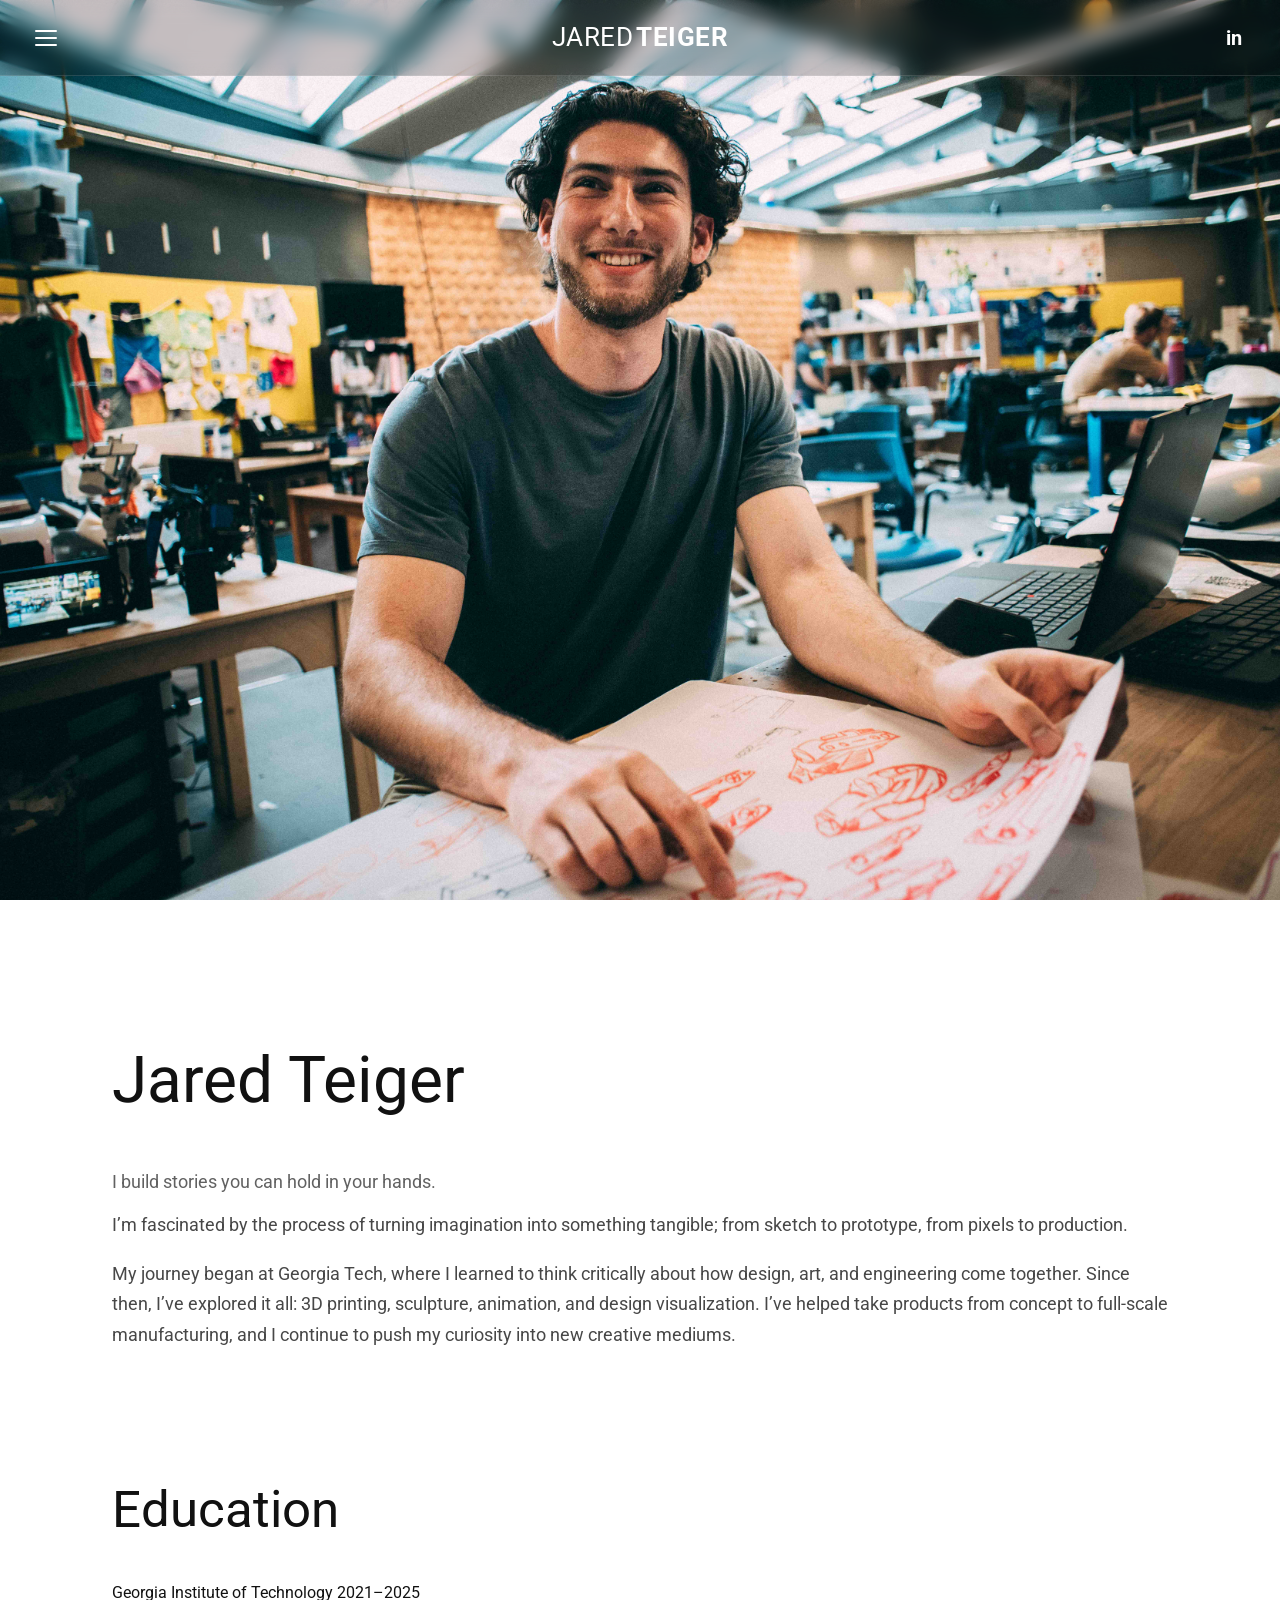
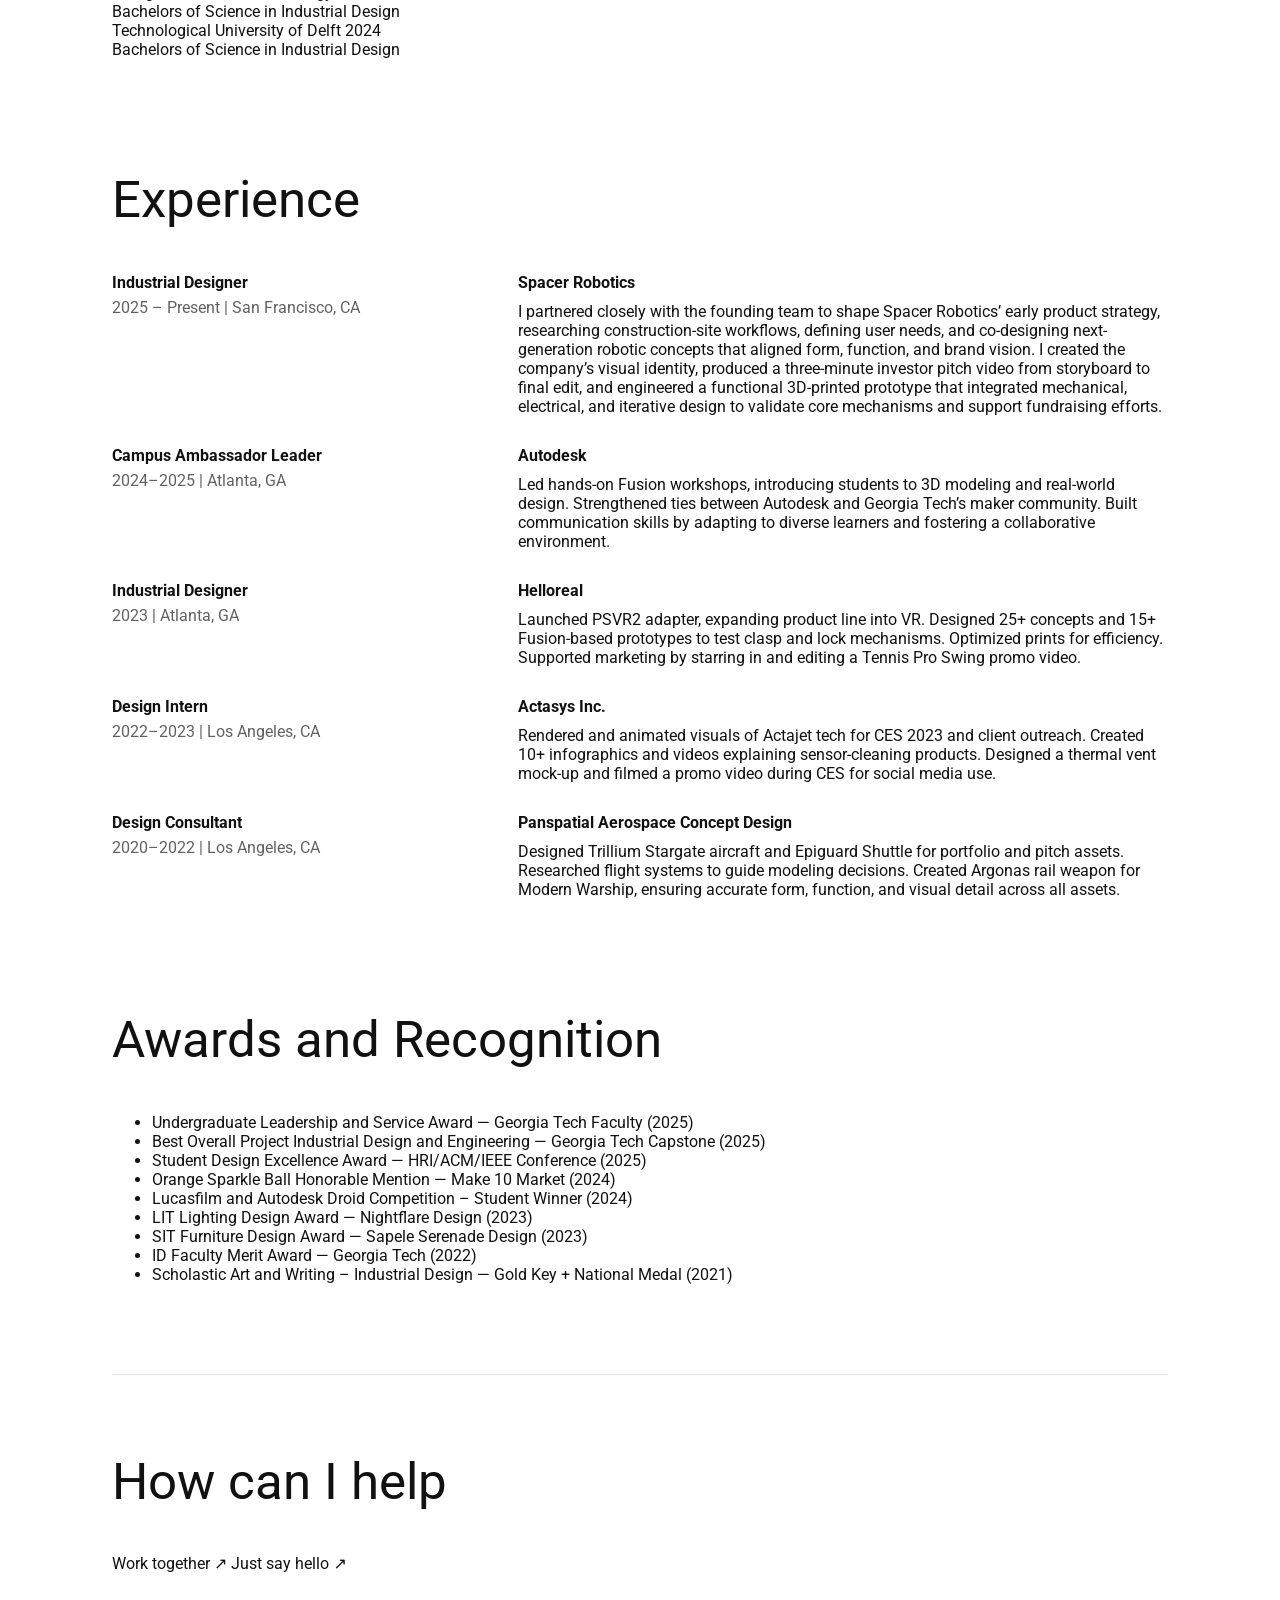
==== about.html @ be193023 "Update about.html" ====
<!-- about.html -->
<!doctype html>
<html lang="en">
<head>
  <meta charset="UTF-8" />
  <meta name="viewport" content="width=device-width,initial-scale=1" />
  <title>About — Jared Teiger</title>

  <!-- Roboto -->
  <link rel="preconnect" href="https://fonts.googleapis.com">
  <link rel="preconnect" href="https://fonts.gstatic.com" crossorigin>
  <link href="https://fonts.googleapis.com/css2?family=Roboto:wght@400;700&display=swap" rel="stylesheet">

  <link rel="stylesheet" href="./styles.css" />
</head>
<body data-page="about">

  <!-- NAV (over hero image) -->
  <header class="nav nav--overlay" id="nav">
    <div class="nav__bar" id="navBar">
      <button class="icon-btn burger" id="menuBtn" aria-label="Open menu" aria-expanded="false" aria-controls="menuOverlay">
        <span class="burger__line"></span>
        <span class="burger__line"></span>
        <span class="burger__line"></span>
      </button>

      <a class="brand" href="./index.html" aria-label="Go to home">
        <span class="brand__first">JARED</span><span class="brand__last">TEIGER</span>
      </a>

      <a class="icon-btn linkedin" href="https://www.linkedin.com/in/jared-teiger/" target="_blank" rel="noopener" aria-label="LinkedIn">
        in
      </a>
    </div>
  </header>

  <!-- HERO: full viewport height -->
  <section class="page-hero" style="background-image:url('./assets/about.jpg')">
    <div class="page-hero__scrim" aria-hidden="true"></div>
  </section>

  <main class="page">
    <!-- SECTION 1 -->
    <section class="section section--intro">
      <h1 class="h1">Jared Teiger</h1>
      <p class="lead">I build stories you can hold in your hands.</p>
      <p class="body">
        I’m fascinated by the process of turning imagination into something tangible; from sketch to prototype, from pixels to production.
      </p>
      <p class="body">
        My journey began at Georgia Tech, where I learned to think critically about how design, art, and engineering come together. Since then, I’ve explored it all: 3D printing, sculpture, animation, and design visualization. I’ve helped take products from concept to full-scale manufacturing, and I continue to push my curiosity into new creative mediums.
      </p>
    </section>

    <!-- SECTION 2 -->
    <section class="section">
      <h2 class="h2">Education</h2>
      <div class="edu">
        <div class="edu__item">
          <div class="edu__school">Georgia Institute of Technology <span class="muted">2021–2025</span></div>
          <div class="edu__degree">Bachelors of Science in Industrial Design</div>
        </div>
        <div class="edu__item">
          <div class="edu__school">Technological University of Delft <span class="muted">2024</span></div>
          <div class="edu__degree">Bachelors of Science in Industrial Design</div>
        </div>
      </div>
    </section>

    <!-- SECTION 3 -->
    <section class="section">
      <h2 class="h2">Experience</h2>

      <!-- Each row aligns role ↔ company -->
      <div class="xp">
        <div class="xp__row">
          <div class="xp__left">
            <div class="xp__role">Industrial Designer</div>
            <div class="xp__meta">2025 – Present | San Francisco, CA</div>
          </div>
          <div class="xp__right">
            <div class="xp__company">Spacer Robotics</div>
            <div class="xp__desc">
              I partnered closely with the founding team to shape Spacer Robotics’ early product strategy, researching construction-site workflows, defining user needs, and co-designing next-generation robotic concepts that aligned form, function, and brand vision. I created the company’s visual identity, produced a three-minute investor pitch video from storyboard to final edit, and engineered a functional 3D-printed prototype that integrated mechanical, electrical, and iterative design to validate core mechanisms and support fundraising efforts.
            </div>
          </div>
        </div>

        <div class="xp__row">
          <div class="xp__left">
            <div class="xp__role">Campus Ambassador Leader</div>
            <div class="xp__meta">2024–2025 | Atlanta, GA</div>
          </div>
          <div class="xp__right">
            <div class="xp__company">Autodesk</div>
            <div class="xp__desc">
              Led hands-on Fusion workshops, introducing students to 3D modeling and real-world design. Strengthened ties between Autodesk and Georgia Tech’s maker community. Built communication skills by adapting to diverse learners and fostering a collaborative environment.
            </div>
          </div>
        </div>

        <div class="xp__row">
          <div class="xp__left">
            <div class="xp__role">Industrial Designer</div>
            <div class="xp__meta">2023 | Atlanta, GA</div>
          </div>
          <div class="xp__right">
            <div class="xp__company">Helloreal</div>
            <div class="xp__desc">
              Launched PSVR2 adapter, expanding product line into VR. Designed 25+ concepts and 15+ Fusion-based prototypes to test clasp and lock mechanisms. Optimized prints for efficiency. Supported marketing by starring in and editing a Tennis Pro Swing promo video.
            </div>
          </div>
        </div>

        <div class="xp__row">
          <div class="xp__left">
            <div class="xp__role">Design Intern</div>
            <div class="xp__meta">2022–2023 | Los Angeles, CA</div>
          </div>
          <div class="xp__right">
            <div class="xp__company">Actasys Inc.</div>
            <div class="xp__desc">
              Rendered and animated visuals of Actajet tech for CES 2023 and client outreach. Created 10+ infographics and videos explaining sensor-cleaning products. Designed a thermal vent mock-up and filmed a promo video during CES for social media use.
            </div>
          </div>
        </div>

        <div class="xp__row">
          <div class="xp__left">
            <div class="xp__role">Design Consultant</div>
            <div class="xp__meta">2020–2022 | Los Angeles, CA</div>
          </div>
          <div class="xp__right">
            <div class="xp__company">Panspatial Aerospace Concept Design</div>
            <div class="xp__desc">
              Designed Trillium Stargate aircraft and Epiguard Shuttle for portfolio and pitch assets. Researched flight systems to guide modeling decisions. Created Argonas rail weapon for Modern Warship, ensuring accurate form, function, and visual detail across all assets.
            </div>
          </div>
        </div>
      </div>
    </section>

    <!-- SECTION 4 -->
    <section class="section">
      <h2 class="h2">Awards and Recognition</h2>
      <ul class="list">
        <li><span class="strong">Undergraduate Leadership and Service Award</span> — Georgia Tech Faculty (2025)</li>
        <li><span class="strong">Best Overall Project Industrial Design and Engineering</span> — Georgia Tech Capstone (2025)</li>
        <li><span class="strong">Student Design Excellence Award</span> — HRI/ACM/IEEE Conference (2025)</li>
        <li><span class="strong">Orange Sparkle Ball Honorable Mention</span> — Make 10 Market (2024)</li>
        <li><span class="strong">Lucasfilm and Autodesk Droid Competition – Student Winner</span> (2024)</li>
        <li><span class="strong">LIT Lighting Design Award</span> — Nightflare Design (2023)</li>
        <li><span class="strong">SIT Furniture Design Award</span> — Sapele Serenade Design (2023)</li>
        <li><span class="strong">ID Faculty Merit Award</span> — Georgia Tech (2022)</li>
        <li><span class="strong">Scholastic Art and Writing – Industrial Design</span> — Gold Key + National Medal (2021)</li>
      </ul>
    </section>

    <!-- SECTION 5 -->
    <section class="section section--cta">
      <div class="cta">
        <h2 class="h2">How can I help</h2>
        <div class="cta__links">
          <a class="cta__link" href="./contact.html">Work together <span aria-hidden="true">↗</span></a>
          <a class="cta__link" href="./contact.html">Just say hello <span aria-hidden="true">↗</span></a>
        </div>
      </div>
    </section>
  </main>

  <!-- MENU OVERLAY (same as home) -->
  <section class="menu" id="menuOverlay" aria-hidden="true">
    <div class="menu__inner" role="dialog" aria-modal="true" aria-label="Menu">
      <div class="menu__left">
        <div class="menu__toprow">
          <button class="icon-btn close" id="closeBtn" aria-label="Close menu">
            <span class="close__line"></span>
            <span class="close__line"></span>
          </button>
        </div>

        <nav class="menu__nav" aria-label="Primary">
          <a class="menu__link" href="./about.html" data-preview="./assets/about.jpg">About Me</a>
          <a class="menu__link" href="./what-i-do.html" data-preview="./assets/what-i-do.jpg">What I Do</a>
          <a class="menu__link" href="./contact.html" data-preview="./assets/get-in-touch.jpg">Get in Touch</a>

          <div class="menu__section-title">CASE STUDIES</div>

          <a class="pill" href="./project-star-wars.html" data-preview="./assets/star-wars.jpg">
  Star Wars
</a>

<a class="pill" href="./project-the-covenant.html" data-preview="./assets/the-covenant.jpg">
  The Covenant
</a>

<a class="pill" href="./project-magimates.html" data-preview="./assets/magimates.jpg">
  Magimates
</a>

<a class="pill" href="./project-helloreal.html" data-preview="./assets/helloreal.jpg">
  Helloreal
</a>

<a class="pill" href="./project-nightflare.html" data-preview="./assets/nightflare.jpg">
  Nightflare
</a>

<a class="pill" href="./project-sapele-serenade.html" data-preview="./assets/sapele-serenade.jpg">
  Sapele Serenade
</a>

<a class="pill" href="./project-social-queue.html" data-preview="./assets/social-queue.jpg">
  Social Queue
</a>

        </nav>
      </div>

      <div class="menu__right">
        <div class="preview" id="menuPreview" role="img" aria-label="Project preview"></div>
      </div>
    </div>

    <button class="menu__backdrop" id="backdropBtn" aria-label="Close menu (backdrop)"></button>
  </section>

  <script src="./script.js" defer></script>
</body>
</html>
---- styles.css ----
/* styles.css */
:root{
  --nav-h: 76px;

  --text: #111;
  --white: #fff;

  --radius: 26px;
  --shadow: 0 22px 60px rgba(0,0,0,.18);
}

*{ box-sizing:border-box; }
html,body{ height:100%; }

body{
  margin:0;
  font-family: "Roboto", system-ui, -apple-system, Segoe UI, Arial, sans-serif;
  color: var(--text);
  background:#fff;
}

a{ color:inherit; text-decoration:none; }
button{ font-family:inherit; }

/* kept for backwards compatibility (not required by the new method) */
.no-scroll{ overflow:hidden; }

/* ================= NAV ================= */
.nav{
  position:fixed;
  top:0; left:0; right:0;
  z-index:120;
}

.nav__bar{
  height: var(--nav-h);
  display:flex;
  align-items:center;
  justify-content:space-between;
  padding: 0 22px;
  gap: 16px;

  background: rgba(25,25,25,.22);
  backdrop-filter: blur(10px);
  -webkit-backdrop-filter: blur(10px);
  border-bottom: 1px solid rgba(255,255,255,.12);
}

.nav--overlay .brand,
.nav--overlay .icon-btn{
  color:#fff;
}

.brand{
  position:absolute;
  left:50%;
  transform:translateX(-50%);
  letter-spacing:.02em;
  font-size: clamp(22px, 2vw, 34px);
  line-height:1;
}

.brand__first{ font-weight:400; }
.brand__last{ font-weight:700; margin-left:.22ch; }

.icon-btn{
  appearance:none;
  border:0;
  background:transparent;
  padding:10px;
  cursor:pointer;
  display:inline-flex;
  align-items:center;
  justify-content:center;
}

/* ================= HAMBURGER → X ================= */
.burger{
  width:48px;
  height:48px;
  position:relative;
}

.burger__line{
  position:absolute;
  left:50%;
  width:22px;
  height:2px;
  background: currentColor;
  border-radius:2px;
  transform:translateX(-50%);
  transition: transform .22s ease, opacity .18s ease, top .22s ease;
}

.burger__line:nth-child(1){ top:16px; }
.burger__line:nth-child(2){ top:23px; }
.burger__line:nth-child(3){ top:30px; }

body.menu-open .burger__line:nth-child(1){
  top:23px;
  transform:translateX(-50%) rotate(45deg);
}
body.menu-open .burger__line:nth-child(2){
  opacity:0;
}
body.menu-open .burger__line:nth-child(3){
  top:23px;
  transform:translateX(-50%) rotate(-45deg);
}

/* LinkedIn */
.linkedin{
  font-weight:700;
  font-size:20px;
  width:48px;
  height:48px;
}

/* Menu open = clean white nav */
body.menu-open .nav__bar{
  background:#fff;
  backdrop-filter:none;
  -webkit-backdrop-filter:none;
  border-bottom: 1px solid rgba(0,0,0,.08);
}
body.menu-open .nav--overlay .brand,
body.menu-open .nav--overlay .icon-btn{
  color:#111;
}

/* ================= HERO / CAROUSEL ================= */
.hero--full{
  height:100vh;
  width:100%;
  position:relative;
}

.carousel{
  height:100%;
  width:100%;
  position:relative;
  overflow:hidden;
  background:#000;
}

.carousel__slide{
  position:absolute;
  inset:0;
  background-size:cover;
  background-position:center;
  opacity:0;
  transform: scale(1.02);
  transition: opacity .7s ease, transform 1.2s ease;
}

.carousel__slide.is-active{
  opacity:1;
  transform: scale(1);
}

.carousel__dots{
  position:absolute;
  left:50%;
  bottom:22px;
  transform:translateX(-50%);
  display:flex;
  gap:10px;
}

.dot{
  width:6px;
  height:6px;
  border-radius:999px;
  background: rgba(255,255,255,.45);
}
.dot.is-active{ background: rgba(255,255,255,.95); }

/* ================= MENU OVERLAY (NEW METHOD) ================= */
.menu{
  position:fixed;
  inset:0;
  z-index:80;
  pointer-events:none;
  opacity:0;
  transition: opacity .25s ease;

  /* ✅ menu itself is the scroll container */
  overflow-y:auto;
  -webkit-overflow-scrolling: touch;
  background:#fff; /* ensures white behind content while scrolling */
}
.menu.is-open{
  pointer-events:auto;
  opacity:1;
}

/* Backdrop still exists for click-to-close, but no longer needs to cover scrolling */
.menu__backdrop{
  position:fixed;
  left:0;
  right:0;
  bottom:0;
  top: var(--nav-h);
  background:transparent; /* menu background is already white */
  border:0;
  z-index:0;
}

.menu__inner{
  position:relative;
  z-index:1;

  display:flex;
  gap:38px;

  /* ✅ allow the content to extend and scroll */
  min-height:100vh;
  padding: calc(var(--nav-h) + 28px) 44px 44px;
}

.menu__left{
  width:min(420px, 40vw);
}

.menu__nav{
  margin-top:20px;
}

.menu__link{
  display:block;
  font-size: clamp(30px, 3.2vw, 54px);
  line-height:1.05;
  padding:6px 0;
  width:fit-content;
}

.menu__link:hover{
  text-decoration:underline;
}

.menu__section-title{
  margin:28px 0 8px;
  font-size:12px;
  letter-spacing:.18em;
  color: rgba(0,0,0,.55);
}

/* Vertical case studies */
.pill{
  display:block;
  margin:10px 0;
  padding:10px 16px;
  border:1px solid rgba(0,0,0,.15);
  border-radius:999px;
  background:#fff;
  font-size:14px;
  font-weight:700;
  width:fit-content;
  transition: background .18s ease;
}

.pill:hover{
  background: rgba(0,0,0,.06);
}

.menu__right{
  flex:1;
}

.preview{
  width: min(980px, 54vw);
  aspect-ratio: 4 / 3;
  border-radius: var(--radius);
  box-shadow: var(--shadow);
  background:#e9e9e9;
  background-size:cover;
  background-position:center;
}

/* ================= ABOUT PAGE ================= */
.page-hero{
  height:100vh;
  background-size:cover;
  background-position:center;
}

.page{
  max-width:1100px;
  margin:0 auto;
  padding:56px 22px 90px;
}

.section{ padding:34px 0; }

.h1{
  font-size: clamp(42px, 5vw, 64px);
  font-weight:400;
}

.h2{
  font-size: clamp(34px, 4vw, 56px);
  font-weight:400;
}

.lead{
  font-size:18px;
  color: rgba(0,0,0,.62);
}

.body{
  font-size:18px;
  line-height:1.7;
  color: rgba(0,0,0,.72);
}

.xp{
  display:flex;
  flex-direction:column;
  gap:30px;
}

.xp__row{
  display:grid;
  grid-template-columns: minmax(260px,360px) 1fr;
  gap:46px;
}

.xp__role{ font-weight:700; }
.xp__meta{ color: rgba(0,0,0,.62); margin-top:6px; }
.xp__company{ font-weight:700; margin-bottom:10px; }

.section--cta{
  border-top:1px solid rgba(0,0,0,.10);
  margin-top:40px;
}

/* ================= RESPONSIVE ================= */
@media (max-width:980px){
  .xp__row{ grid-template-columns:1fr; }
  .preview{ width:100%; }
}

@media (max-width:760px){
  :root{ --nav-h:66px; }

  .menu__inner{
    flex-direction:column;
    padding: calc(var(--nav-h) + 18px) 18px;
  }

  .menu__left,
  .menu__right{
    width:100%;
  }
}
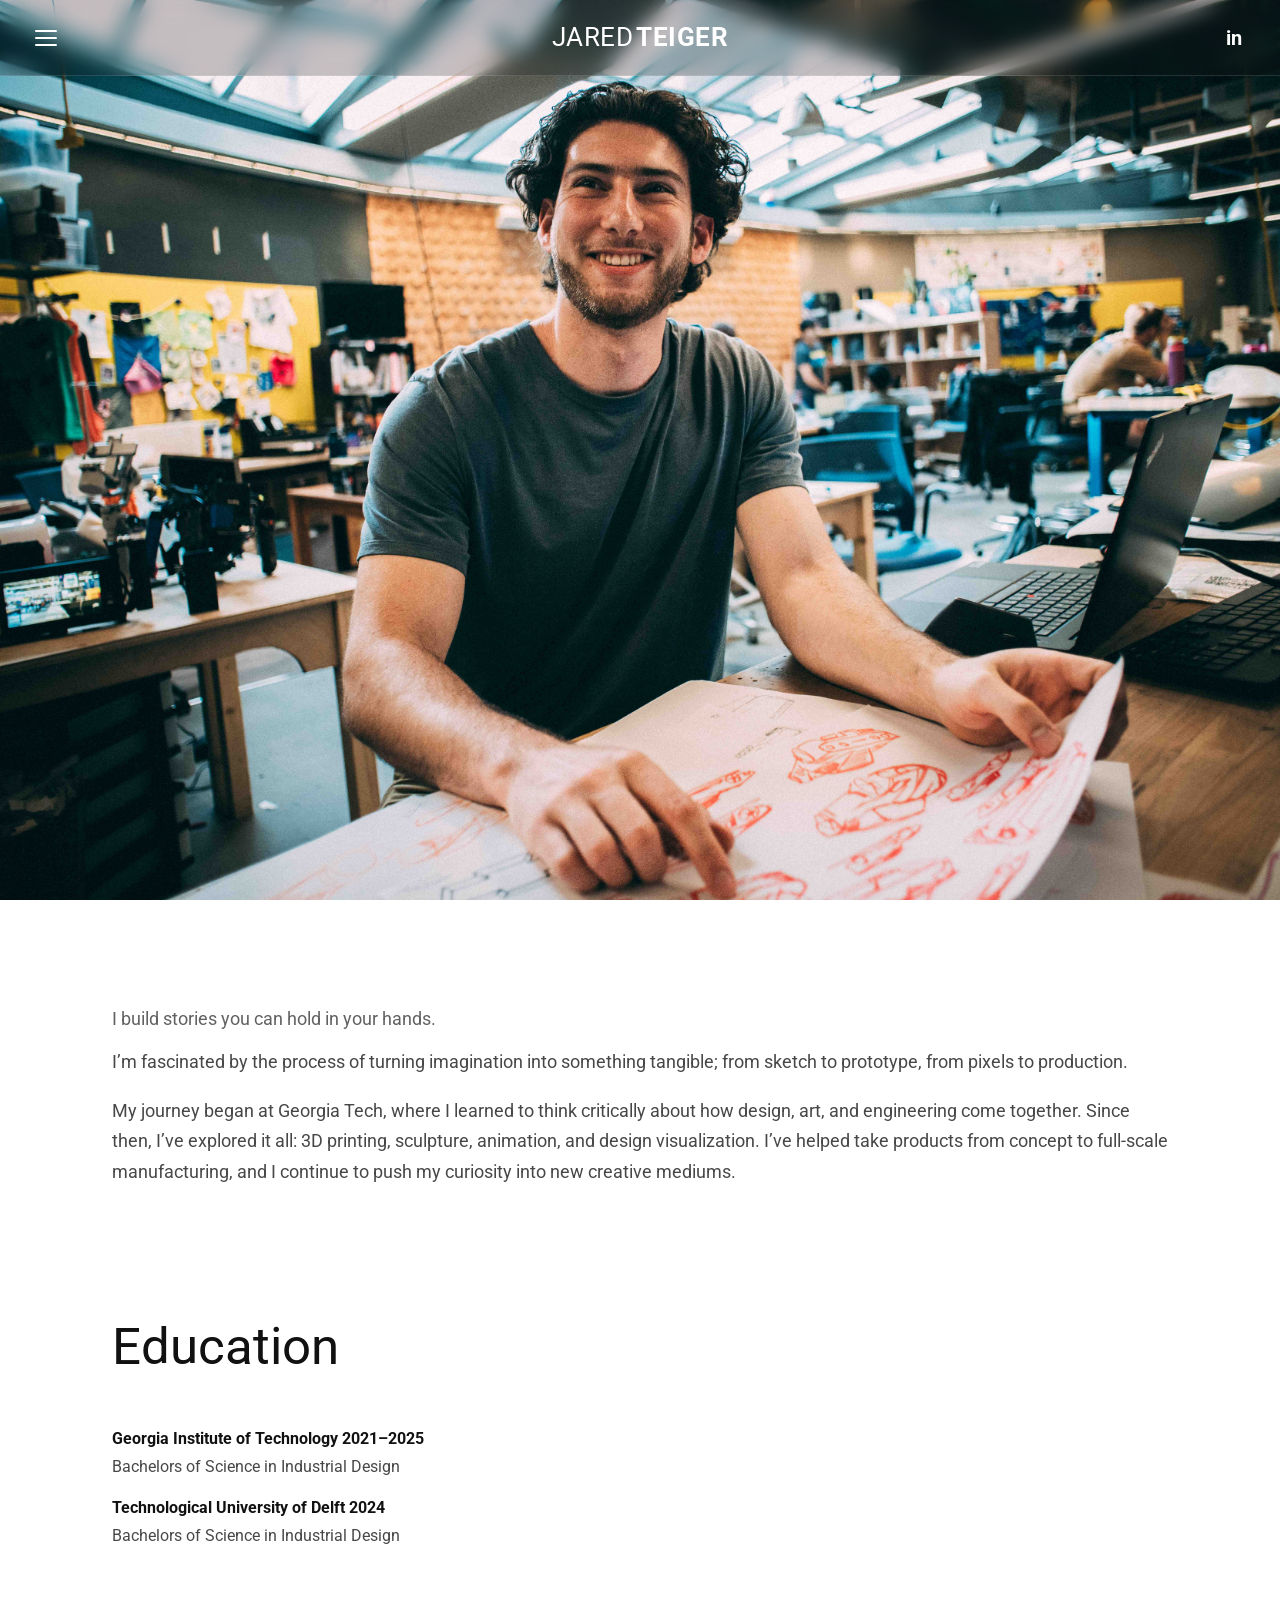
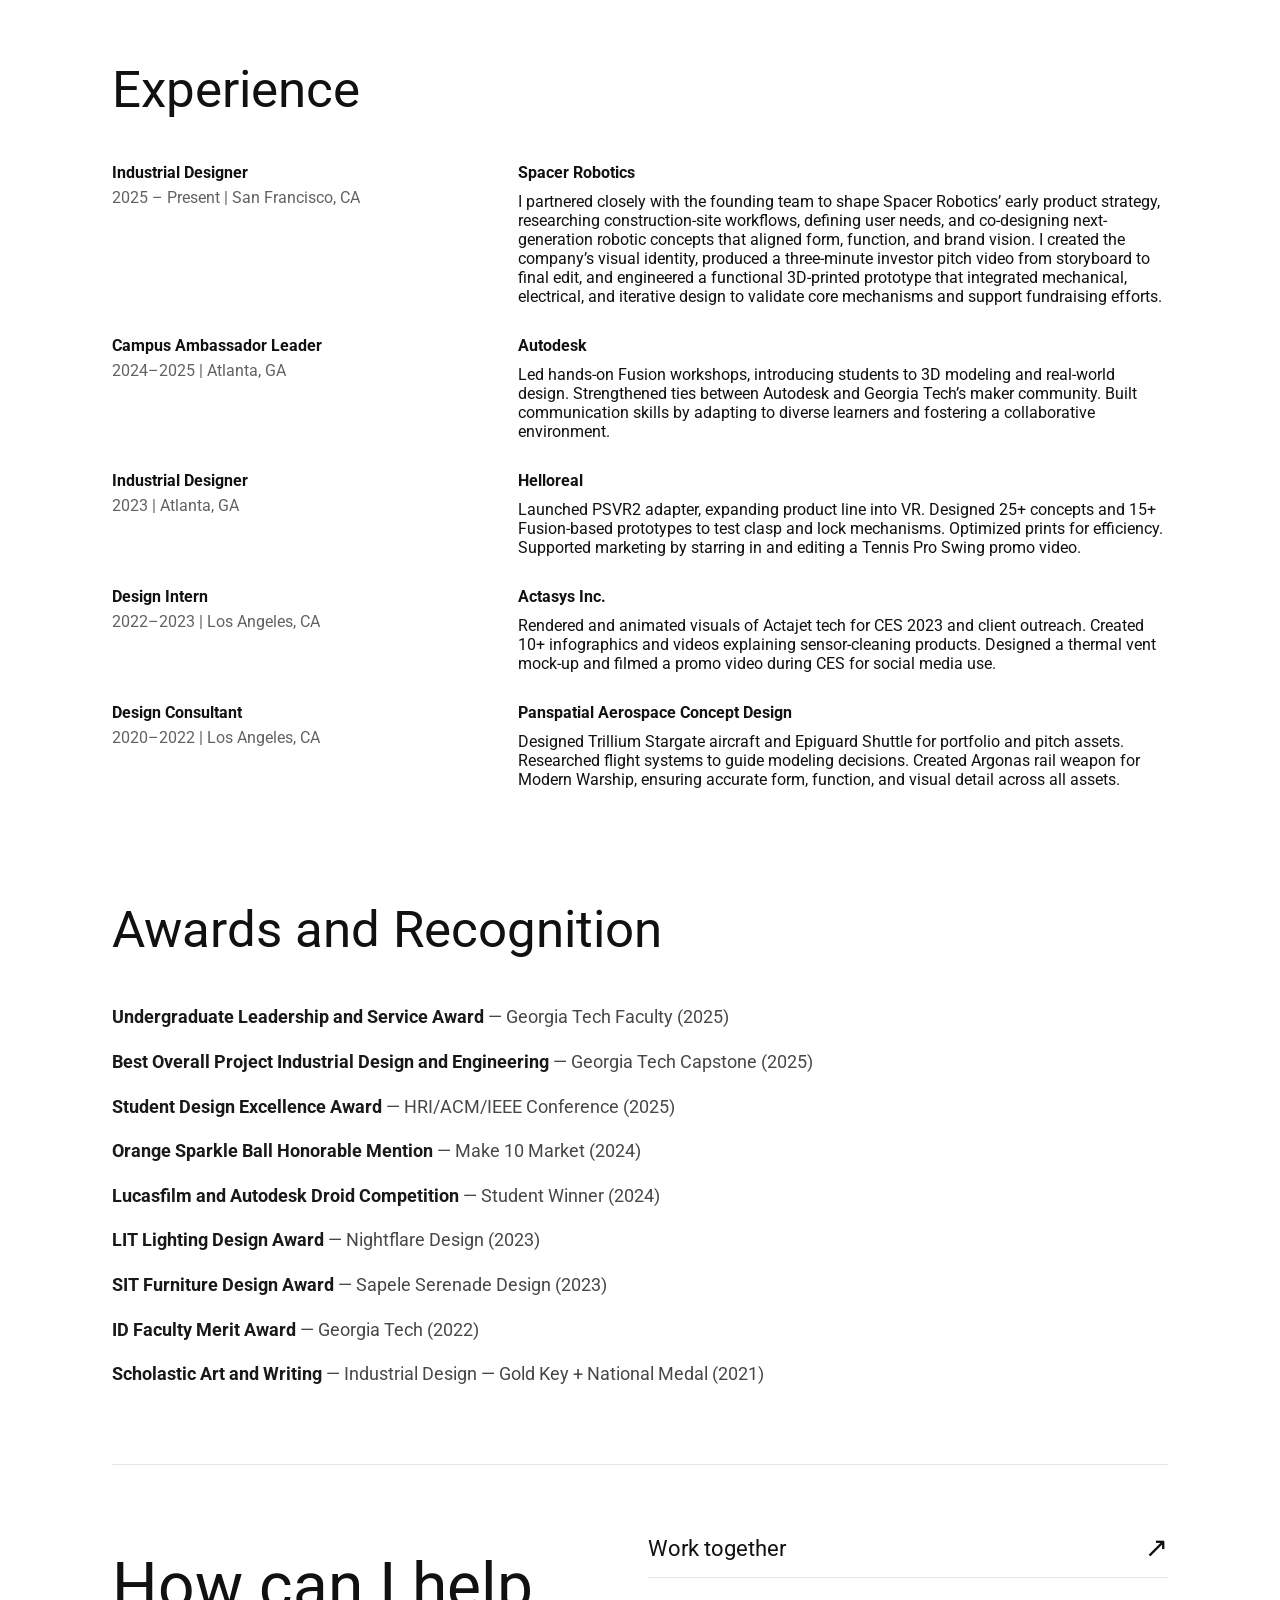
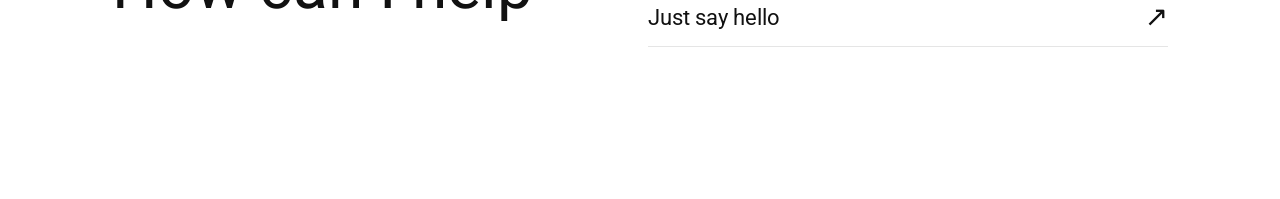
==== commit 02fcf9a5: "Update about.html" ====
--- a/about.html
+++ b/about.html
@@ -42,7 +42,7 @@
   <main class="page">
     <!-- SECTION 1 -->
     <section class="section section--intro">
-      <h1 class="h1">Jared Teiger</h1>
+      <!-- ✅ removed the “Jared Teiger” heading above the intro paragraph -->
       <p class="lead">I build stories you can hold in your hands.</p>
       <p class="body">
         I’m fascinated by the process of turning imagination into something tangible; from sketch to prototype, from pixels to production.
@@ -71,7 +71,6 @@
     <section class="section">
       <h2 class="h2">Experience</h2>
 
-      <!-- Each row aligns role ↔ company -->
       <div class="xp">
         <div class="xp__row">
           <div class="xp__left">
@@ -143,26 +142,36 @@
     <!-- SECTION 4 -->
     <section class="section">
       <h2 class="h2">Awards and Recognition</h2>
-      <ul class="list">
-        <li><span class="strong">Undergraduate Leadership and Service Award</span> — Georgia Tech Faculty (2025)</li>
-        <li><span class="strong">Best Overall Project Industrial Design and Engineering</span> — Georgia Tech Capstone (2025)</li>
-        <li><span class="strong">Student Design Excellence Award</span> — HRI/ACM/IEEE Conference (2025)</li>
-        <li><span class="strong">Orange Sparkle Ball Honorable Mention</span> — Make 10 Market (2024)</li>
-        <li><span class="strong">Lucasfilm and Autodesk Droid Competition – Student Winner</span> (2024)</li>
-        <li><span class="strong">LIT Lighting Design Award</span> — Nightflare Design (2023)</li>
-        <li><span class="strong">SIT Furniture Design Award</span> — Sapele Serenade Design (2023)</li>
-        <li><span class="strong">ID Faculty Merit Award</span> — Georgia Tech (2022)</li>
-        <li><span class="strong">Scholastic Art and Writing – Industrial Design</span> — Gold Key + National Medal (2021)</li>
-      </ul>
+
+      <!-- ✅ no bullets + more spacing -->
+      <div class="awards">
+        <div class="award-item"><span class="strong">Undergraduate Leadership and Service Award</span> — Georgia Tech Faculty (2025)</div>
+        <div class="award-item"><span class="strong">Best Overall Project Industrial Design and Engineering</span> — Georgia Tech Capstone (2025)</div>
+        <div class="award-item"><span class="strong">Student Design Excellence Award</span> — HRI/ACM/IEEE Conference (2025)</div>
+        <div class="award-item"><span class="strong">Orange Sparkle Ball Honorable Mention</span> — Make 10 Market (2024)</div>
+        <div class="award-item"><span class="strong">Lucasfilm and Autodesk Droid Competition</span> — Student Winner (2024)</div>
+        <div class="award-item"><span class="strong">LIT Lighting Design Award</span> — Nightflare Design (2023)</div>
+        <div class="award-item"><span class="strong">SIT Furniture Design Award</span> — Sapele Serenade Design (2023)</div>
+        <div class="award-item"><span class="strong">ID Faculty Merit Award</span> — Georgia Tech (2022)</div>
+        <div class="award-item"><span class="strong">Scholastic Art and Writing</span> — Industrial Design — Gold Key + National Medal (2021)</div>
+      </div>
     </section>
 
     <!-- SECTION 5 -->
     <section class="section section--cta">
       <div class="cta">
-        <h2 class="h2">How can I help</h2>
+        <!-- ✅ uses shared CTA layout in styles.css -->
+        <h2 class="cta__title">How can I help</h2>
+
         <div class="cta__links">
-          <a class="cta__link" href="./contact.html">Work together <span aria-hidden="true">↗</span></a>
-          <a class="cta__link" href="./contact.html">Just say hello <span aria-hidden="true">↗</span></a>
+          <a class="cta__link" href="./contact.html">
+            <span>Work together</span>
+            <span class="cta__arrow" aria-hidden="true">↗</span>
+          </a>
+          <a class="cta__link" href="./contact.html">
+            <span>Just say hello</span>
+            <span class="cta__arrow" aria-hidden="true">↗</span>
+          </a>
         </div>
       </div>
     </section>
@@ -187,32 +196,32 @@
           <div class="menu__section-title">CASE STUDIES</div>
 
           <a class="pill" href="./project-star-wars.html" data-preview="./assets/star-wars.jpg">
-  Star Wars
-</a>
-
-<a class="pill" href="./project-the-covenant.html" data-preview="./assets/the-covenant.jpg">
-  The Covenant
-</a>
-
-<a class="pill" href="./project-magimates.html" data-preview="./assets/magimates.jpg">
-  Magimates
-</a>
-
-<a class="pill" href="./project-helloreal.html" data-preview="./assets/helloreal.jpg">
-  Helloreal
-</a>
-
-<a class="pill" href="./project-nightflare.html" data-preview="./assets/nightflare.jpg">
-  Nightflare
-</a>
-
-<a class="pill" href="./project-sapele-serenade.html" data-preview="./assets/sapele-serenade.jpg">
-  Sapele Serenade
-</a>
-
-<a class="pill" href="./project-social-queue.html" data-preview="./assets/social-queue.jpg">
-  Social Queue
-</a>
+            Star Wars
+          </a>
+
+          <a class="pill" href="./project-the-covenant.html" data-preview="./assets/the-covenant.jpg">
+            The Covenant
+          </a>
+
+          <a class="pill" href="./project-magimates.html" data-preview="./assets/magimates.jpg">
+            Magimates
+          </a>
+
+          <a class="pill" href="./project-helloreal.html" data-preview="./assets/helloreal.jpg">
+            Helloreal
+          </a>
+
+          <a class="pill" href="./project-nightflare.html" data-preview="./assets/nightflare.jpg">
+            Nightflare
+          </a>
+
+          <a class="pill" href="./project-sapele-serenade.html" data-preview="./assets/sapele-serenade.jpg">
+            Sapele Serenade
+          </a>
+
+          <a class="pill" href="./project-social-queue.html" data-preview="./assets/social-queue.jpg">
+            Social Queue
+          </a>
 
         </nav>
       </div>
--- a/styles.css
+++ b/styles.css
@@ -277,7 +277,7 @@
   background-position:center;
 }
 
-/* ================= ABOUT PAGE ================= */
+/* ================= ABOUT PAGE / GENERAL PAGES ================= */
 .page-hero{
   height:100vh;
   background-size:cover;
@@ -313,6 +313,23 @@
   color: rgba(0,0,0,.72);
 }
 
+/* Education — add breathing room */
+.edu{
+  display:flex;
+  flex-direction:column;
+  gap: 18px;
+  padding-top: 10px;
+}
+.edu__school{
+  font-weight:700;
+  margin-bottom: 6px;
+}
+.edu__degree{
+  color: rgba(0,0,0,.72);
+  line-height: 1.6;
+}
+
+/* Experience */
 .xp{
   display:flex;
   flex-direction:column;
@@ -334,10 +351,69 @@
   margin-top:40px;
 }
 
+/* ✅ CTA layout (shared across pages)
+   - Title left
+   - Links right
+   - Vertically centered to the phrase */
+.cta{
+  display:grid;
+  grid-template-columns: 1fr 1.1fr;
+  gap: 64px;
+  align-items:center;
+  padding: 28px 0;
+}
+
+.cta__title{
+  font-size: clamp(44px, 5vw, 72px);
+  line-height:1.02;
+  font-weight:400;
+  margin:0;
+}
+
+.cta__links{
+  display:flex;
+  flex-direction:column;
+  gap: 18px;
+}
+
+.cta__link{
+  display:flex;
+  align-items:center;
+  justify-content:space-between;
+  font-size:22px;
+  padding: 8px 0 14px;
+  border-bottom: 1px solid rgba(0,0,0,.10);
+}
+
+.cta__arrow{
+  font-size:28px;
+  line-height:1;
+  transform: translateY(-1px);
+}
+
+/* ✅ Awards — no bullets, more breathing room */
+.awards{
+  display:flex;
+  flex-direction:column;
+  gap: 14px;
+  margin-top: 14px;
+}
+.award-item{
+  font-size:18px;
+  line-height:1.7;
+  color: rgba(0,0,0,.72);
+}
+.award-item .strong{
+  font-weight:700;
+  color: rgba(0,0,0,.90);
+}
+
 /* ================= RESPONSIVE ================= */
 @media (max-width:980px){
   .xp__row{ grid-template-columns:1fr; }
   .preview{ width:100%; }
+  .cta{ grid-template-columns: 1fr; gap: 22px; }
+  .cta__link{ font-size:20px; }
 }
 
 @media (max-width:760px){
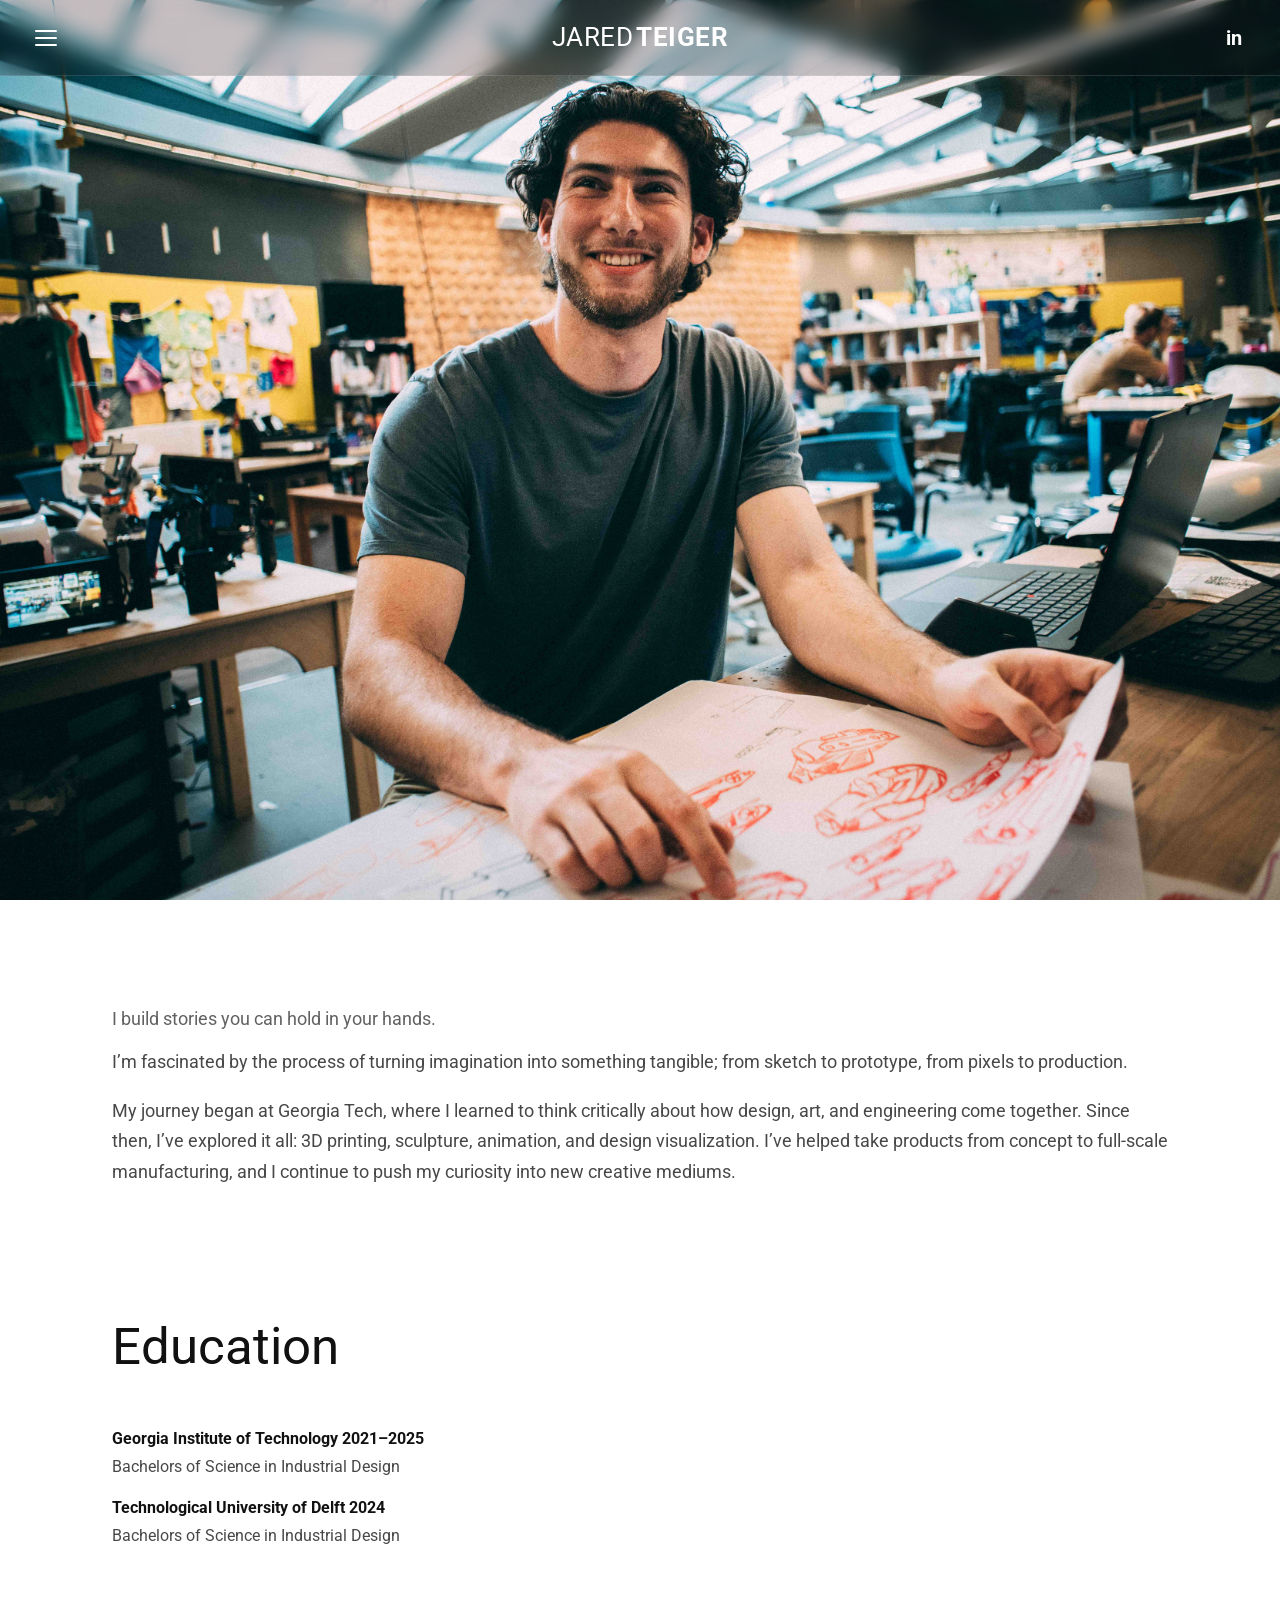
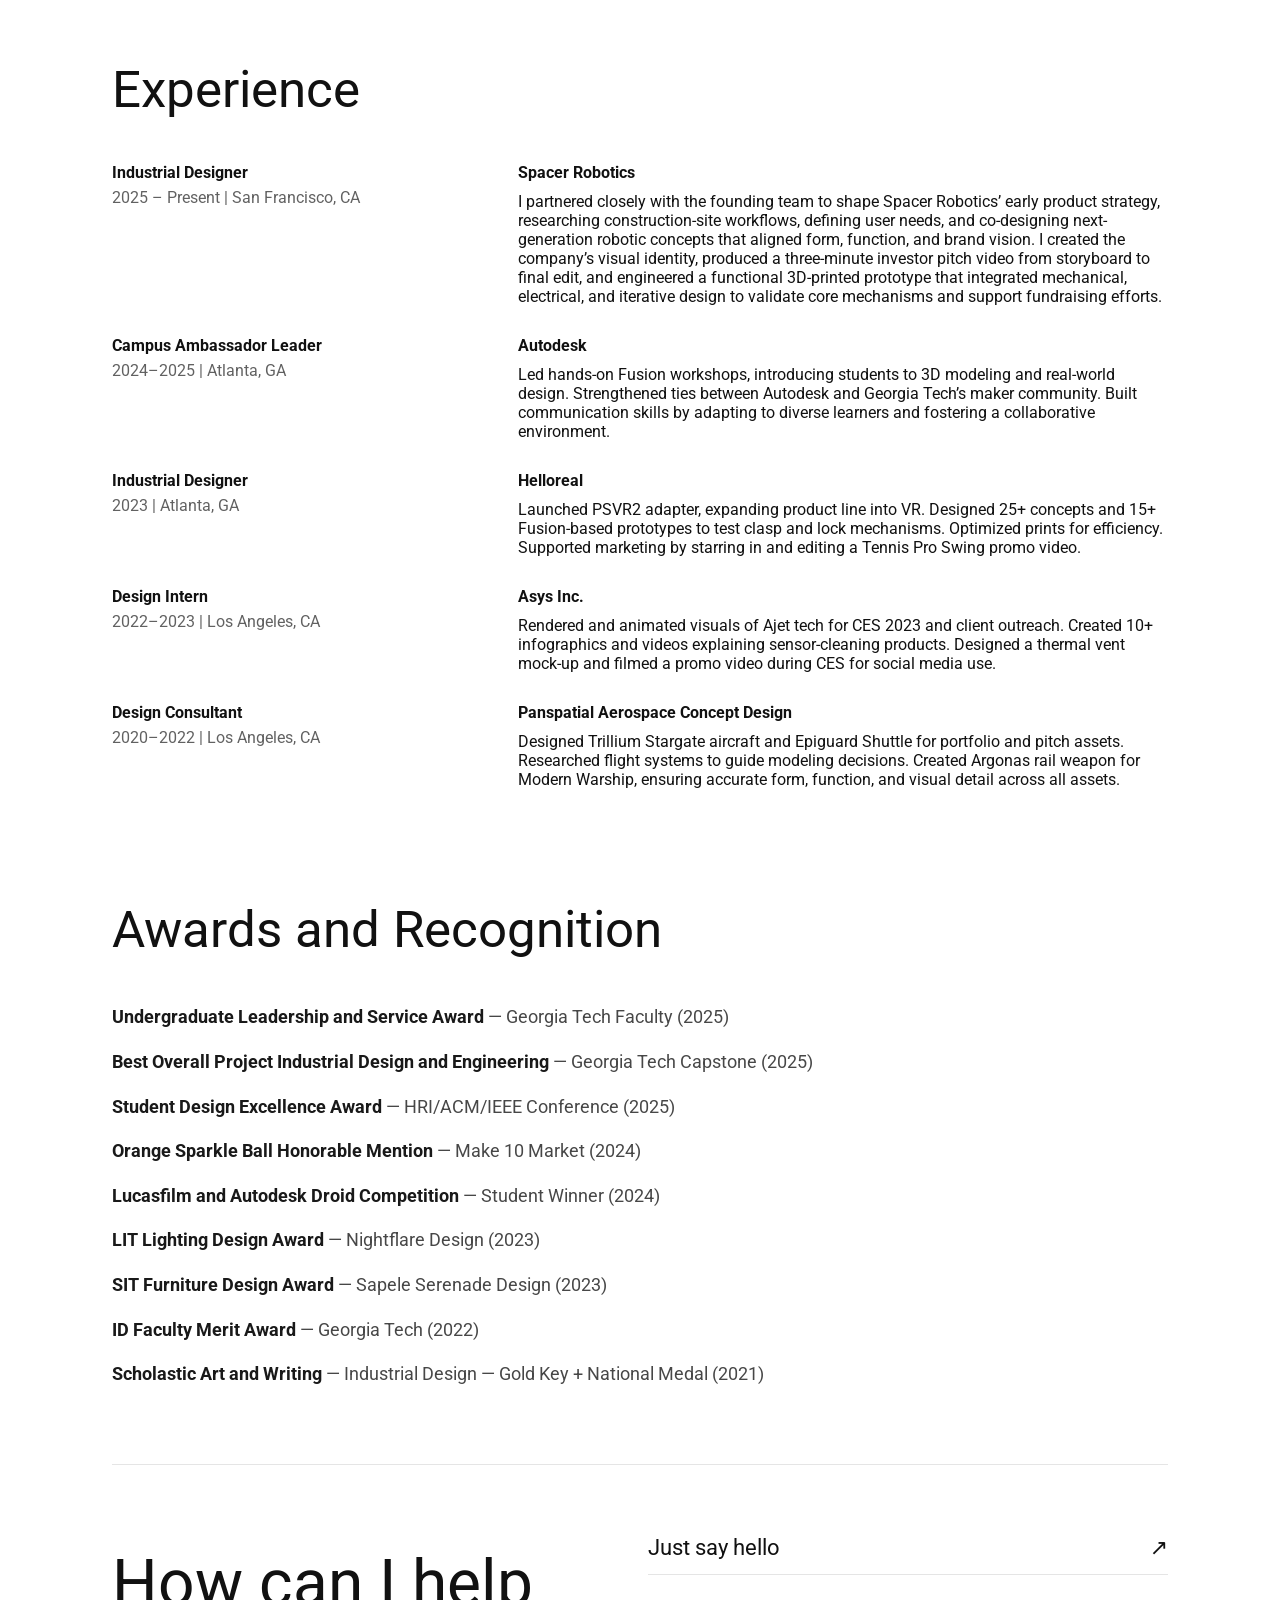
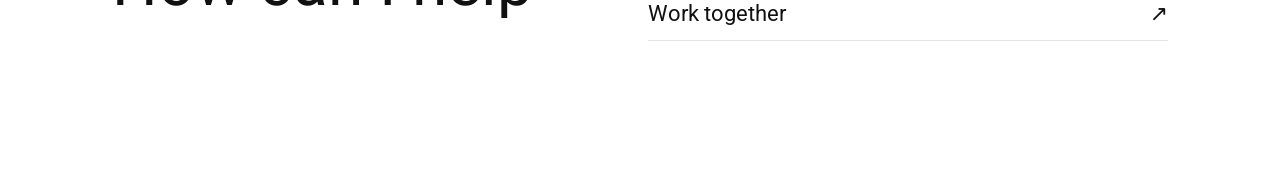
==== commit 257d13ac: "Update about.html" ====
--- a/about.html
+++ b/about.html
@@ -117,9 +117,9 @@
             <div class="xp__meta">2022–2023 | Los Angeles, CA</div>
           </div>
           <div class="xp__right">
-            <div class="xp__company">Actasys Inc.</div>
-            <div class="xp__desc">
-              Rendered and animated visuals of Actajet tech for CES 2023 and client outreach. Created 10+ infographics and videos explaining sensor-cleaning products. Designed a thermal vent mock-up and filmed a promo video during CES for social media use.
+            <div class="xp__company">Asys Inc.</div>
+            <div class="xp__desc">
+              Rendered and animated visuals of Ajet tech for CES 2023 and client outreach. Created 10+ infographics and videos explaining sensor-cleaning products. Designed a thermal vent mock-up and filmed a promo video during CES for social media use.
             </div>
           </div>
         </div>
@@ -164,14 +164,14 @@
         <h2 class="cta__title">How can I help</h2>
 
         <div class="cta__links">
-          <a class="cta__link" href="./contact.html">
-            <span>Work together</span>
-            <span class="cta__arrow" aria-hidden="true">↗</span>
-          </a>
-          <a class="cta__link" href="./contact.html">
-            <span>Just say hello</span>
-            <span class="cta__arrow" aria-hidden="true">↗</span>
-          </a>
+         <a class="cta__link" href="./contact.html">
+  <span>Just say hello</span>
+  <span aria-hidden="true">↗</span>
+</a>
+<a class="cta__link" href="./contact.html">
+  <span>Work together</span>
+  <span aria-hidden="true">↗</span>
+</a>
         </div>
       </div>
     </section>
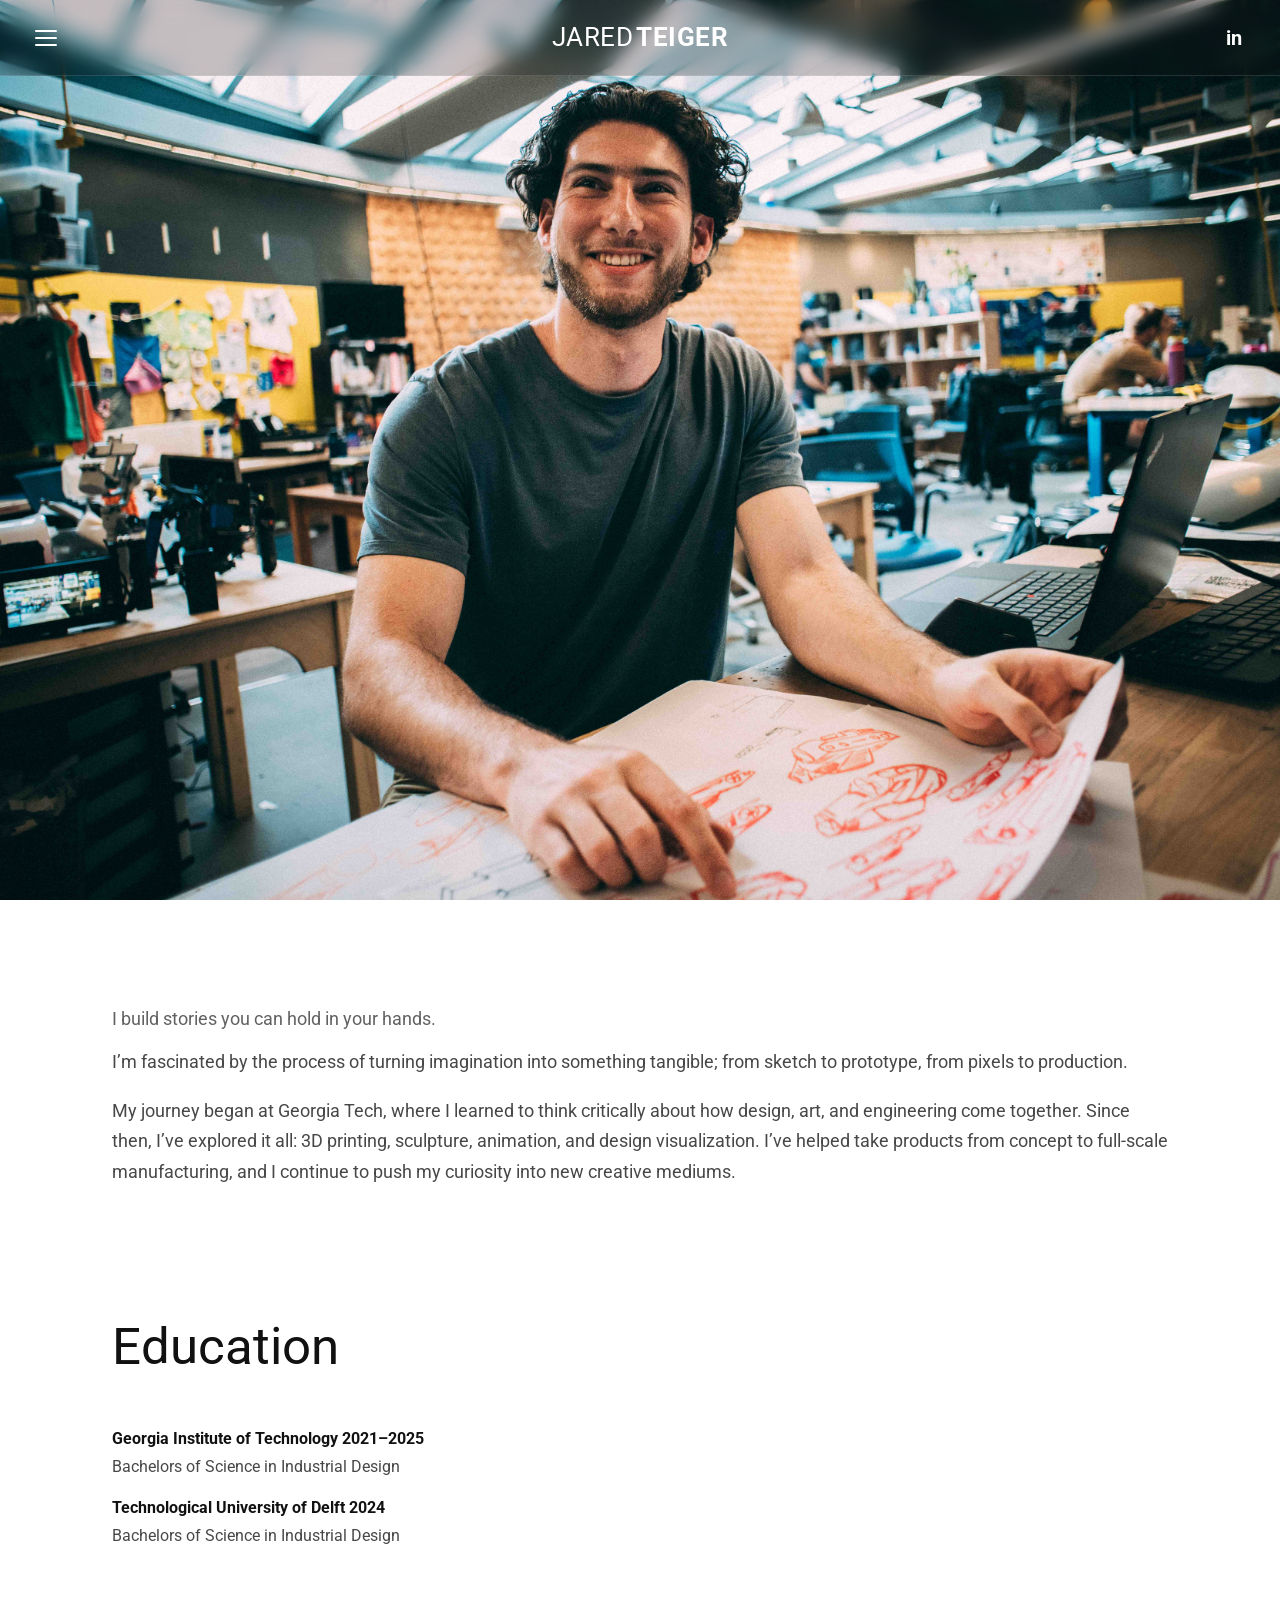
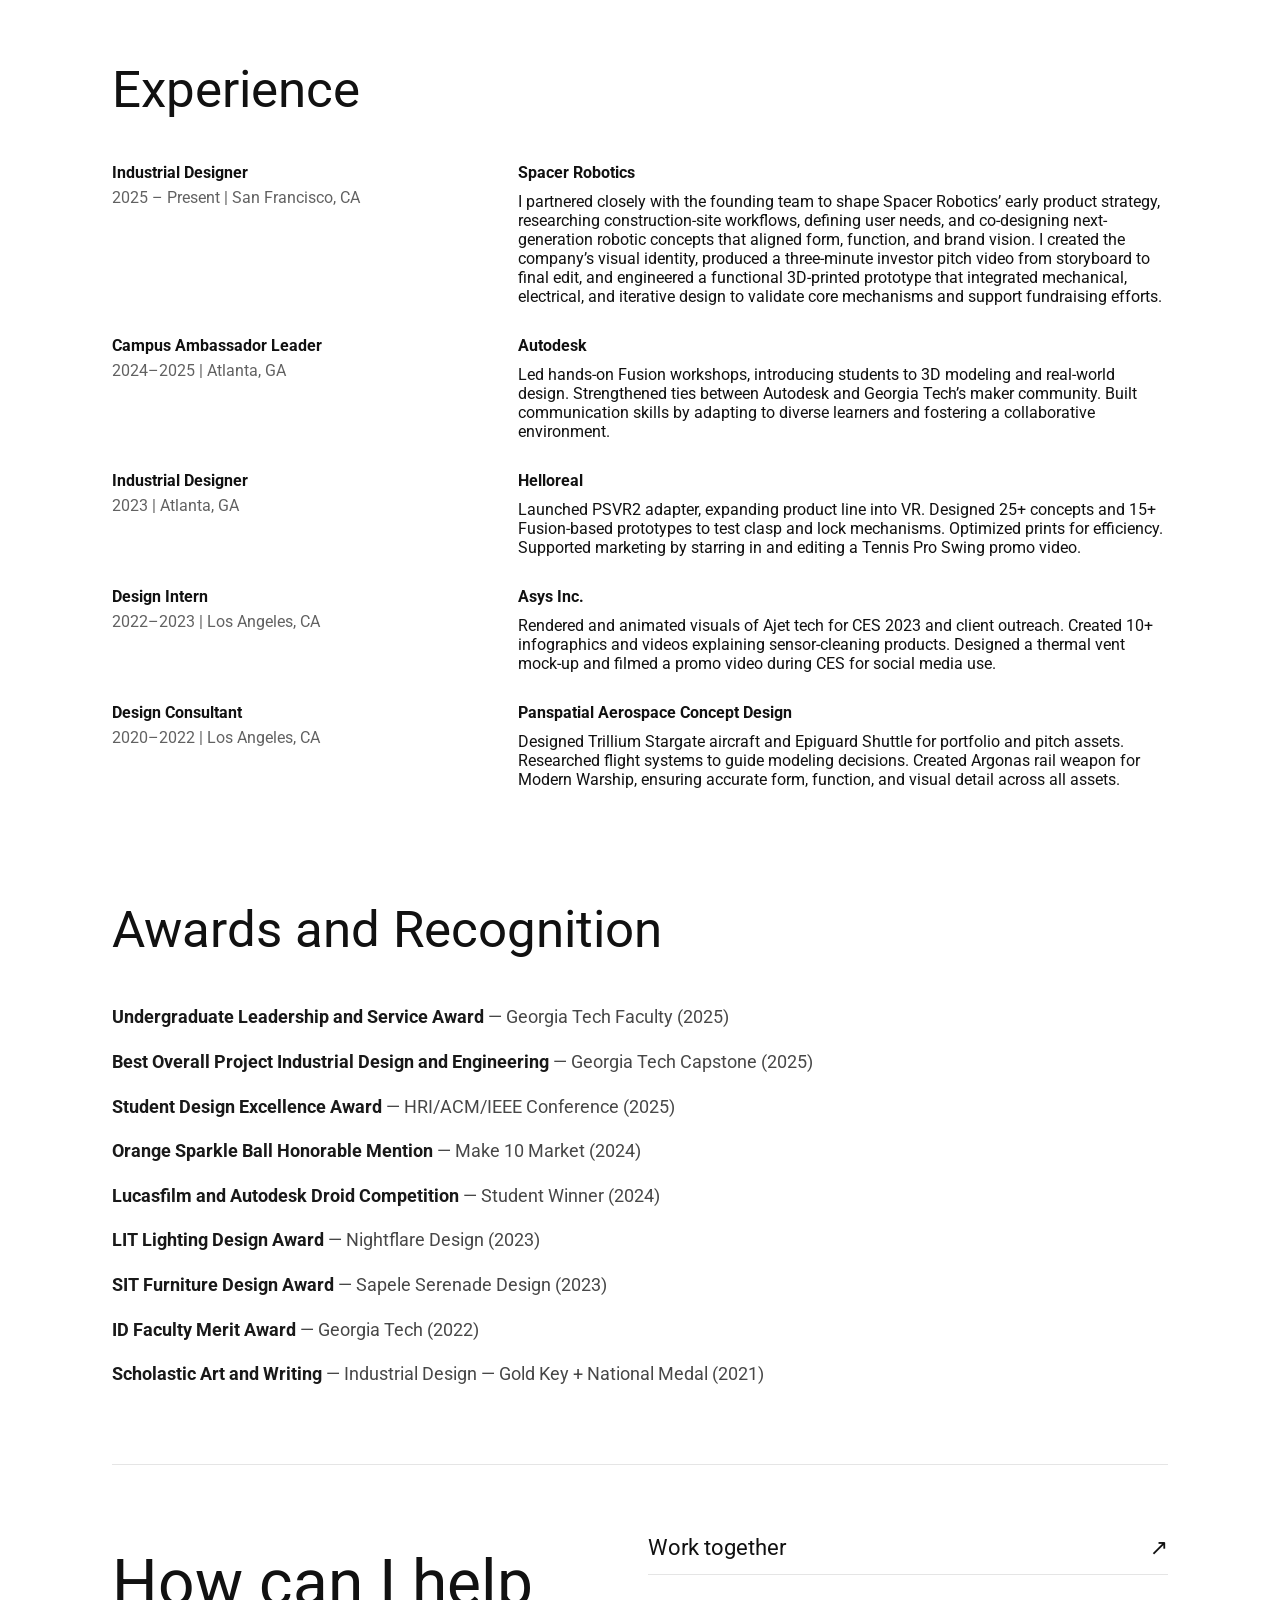
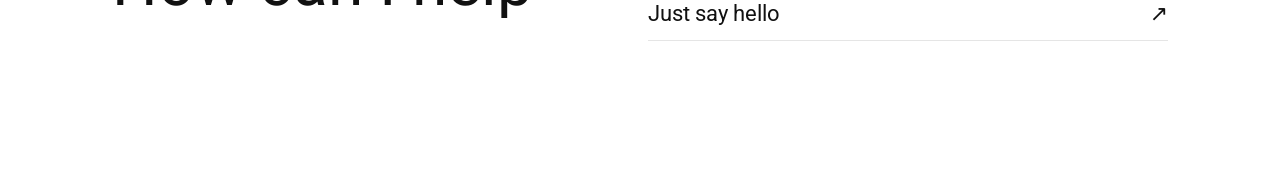
==== commit 1265859c: "Update about.html" ====
--- a/about.html
+++ b/about.html
@@ -164,14 +164,15 @@
         <h2 class="cta__title">How can I help</h2>
 
         <div class="cta__links">
+          <a class="cta__link" href="./contact.html">
+  <span>Work together</span>
+  <span aria-hidden="true">↗</span>
+</a>
          <a class="cta__link" href="./contact.html">
   <span>Just say hello</span>
   <span aria-hidden="true">↗</span>
 </a>
-<a class="cta__link" href="./contact.html">
-  <span>Work together</span>
-  <span aria-hidden="true">↗</span>
-</a>
+
         </div>
       </div>
     </section>
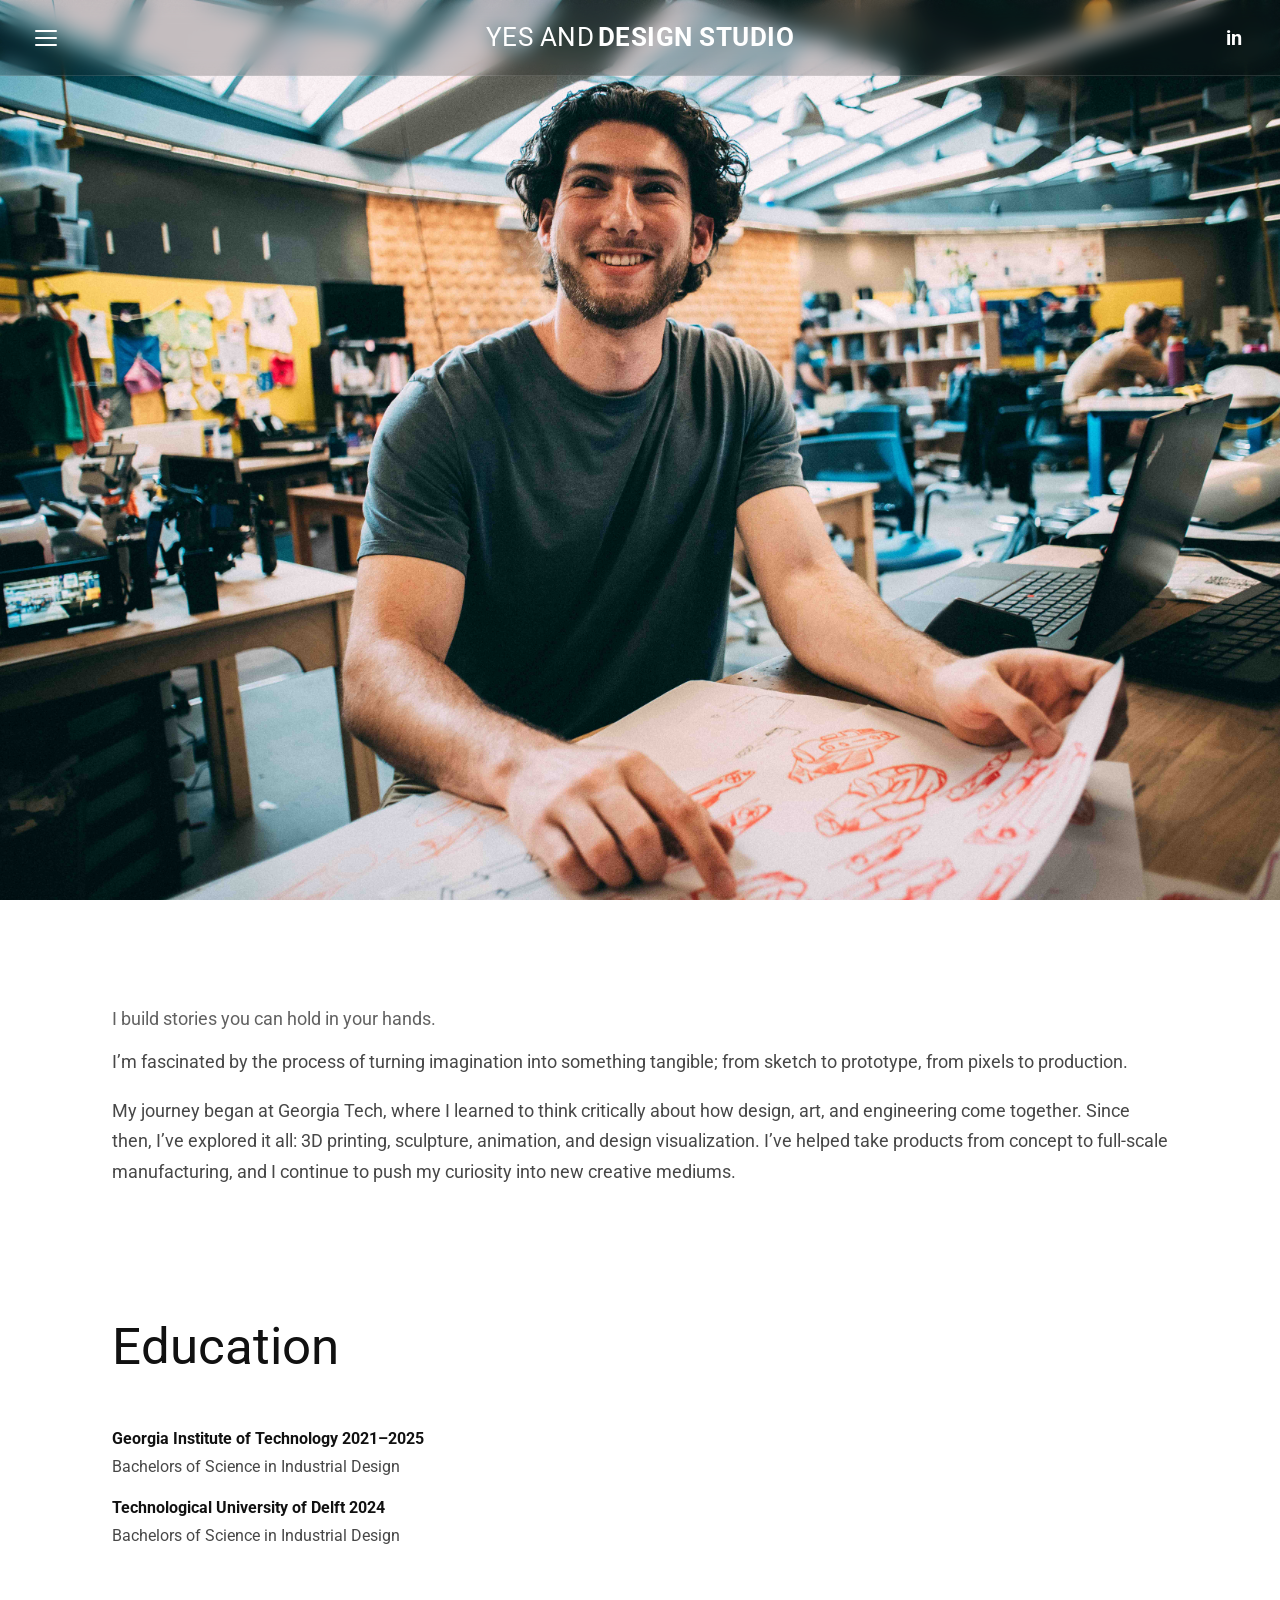
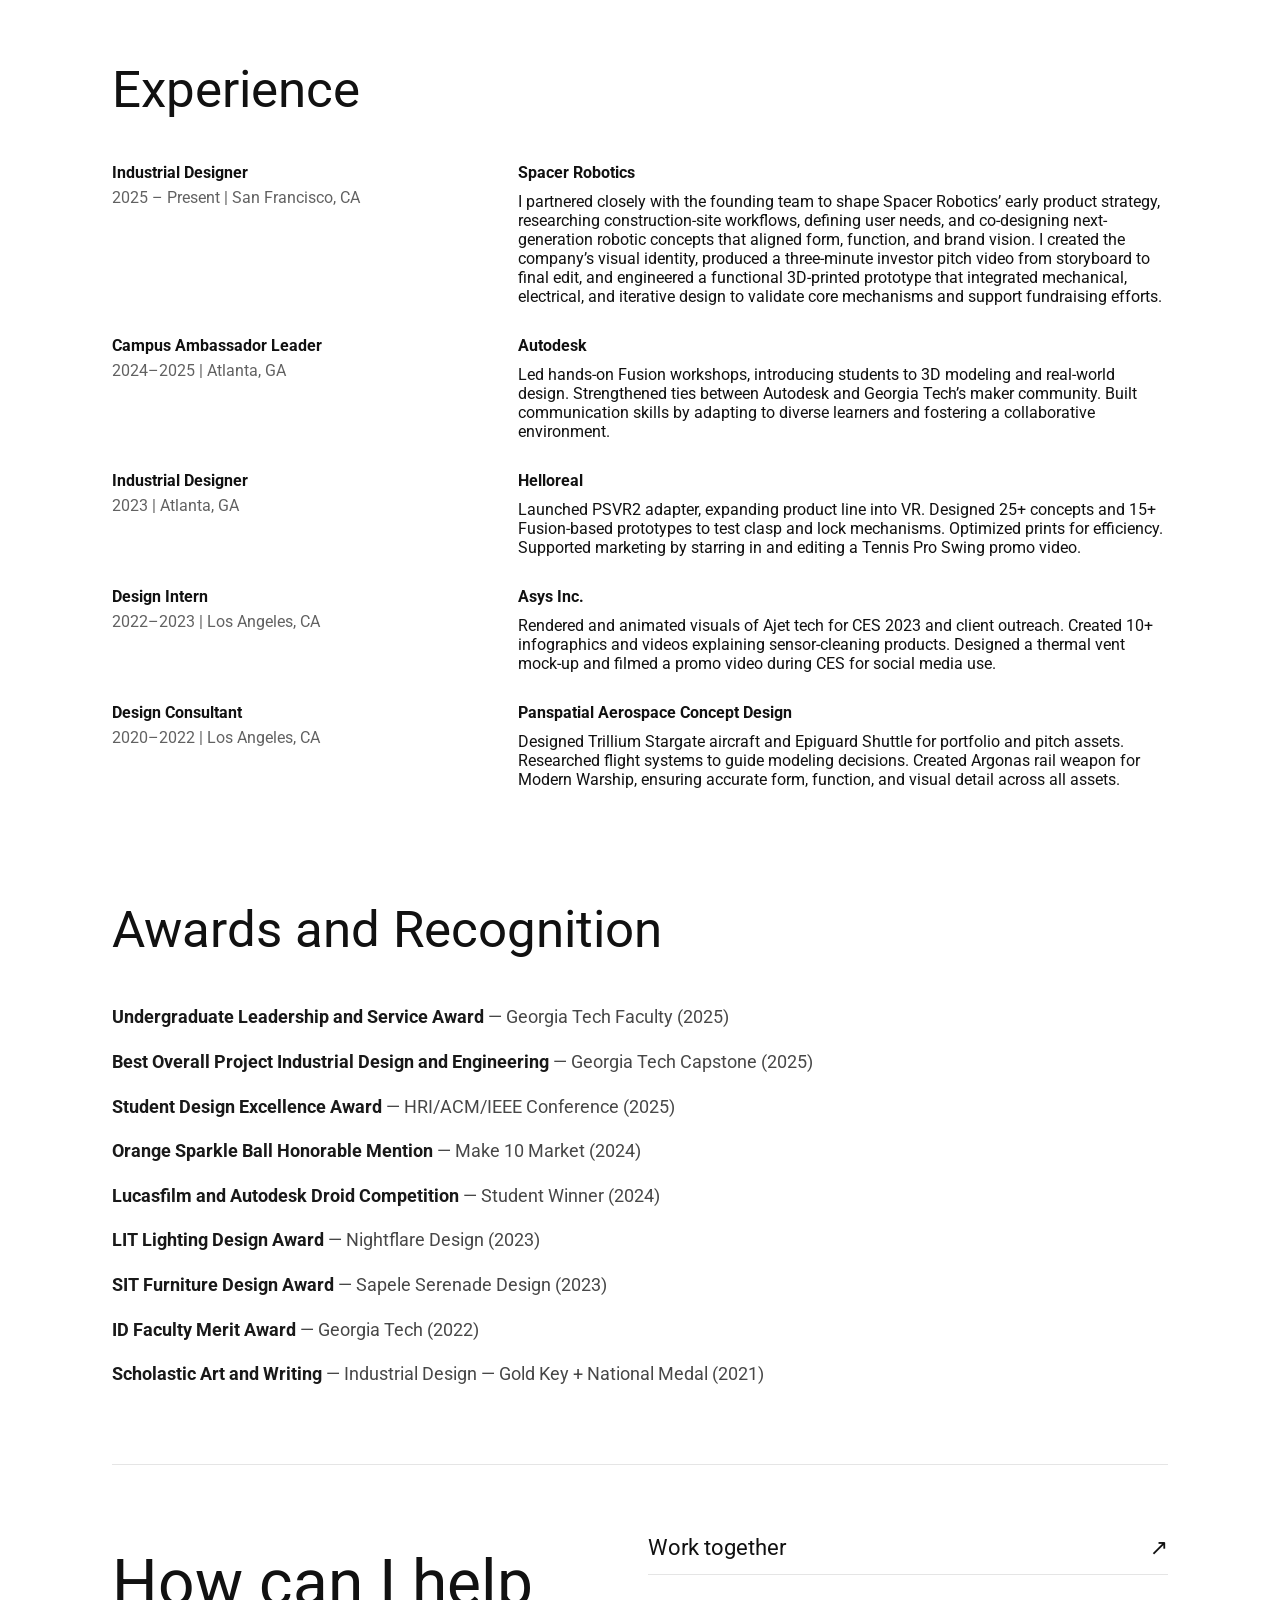
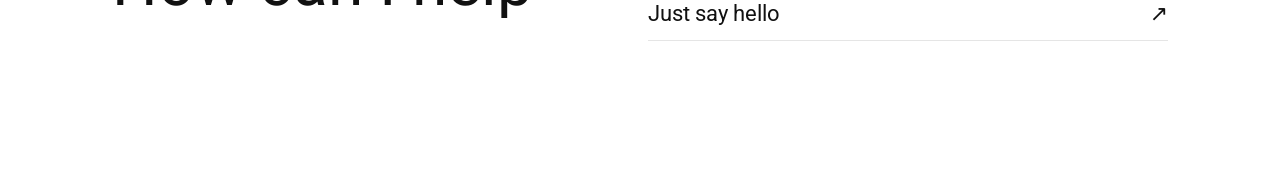
==== commit f6947e82: "Update about.html" ====
--- a/about.html
+++ b/about.html
@@ -24,9 +24,9 @@
         <span class="burger__line"></span>
       </button>
 
-      <a class="brand" href="./index.html" aria-label="Go to home">
-        <span class="brand__first">JARED</span><span class="brand__last">TEIGER</span>
-      </a>
+     <a class="brand" href="./index.html" aria-label="Go to home">
+  <span class="brand__first">YES AND</span><span class="brand__last">DESIGN STUDIO</span>
+</a>
 
       <a class="icon-btn linkedin" href="https://www.linkedin.com/in/jared-teiger/" target="_blank" rel="noopener" aria-label="LinkedIn">
         in
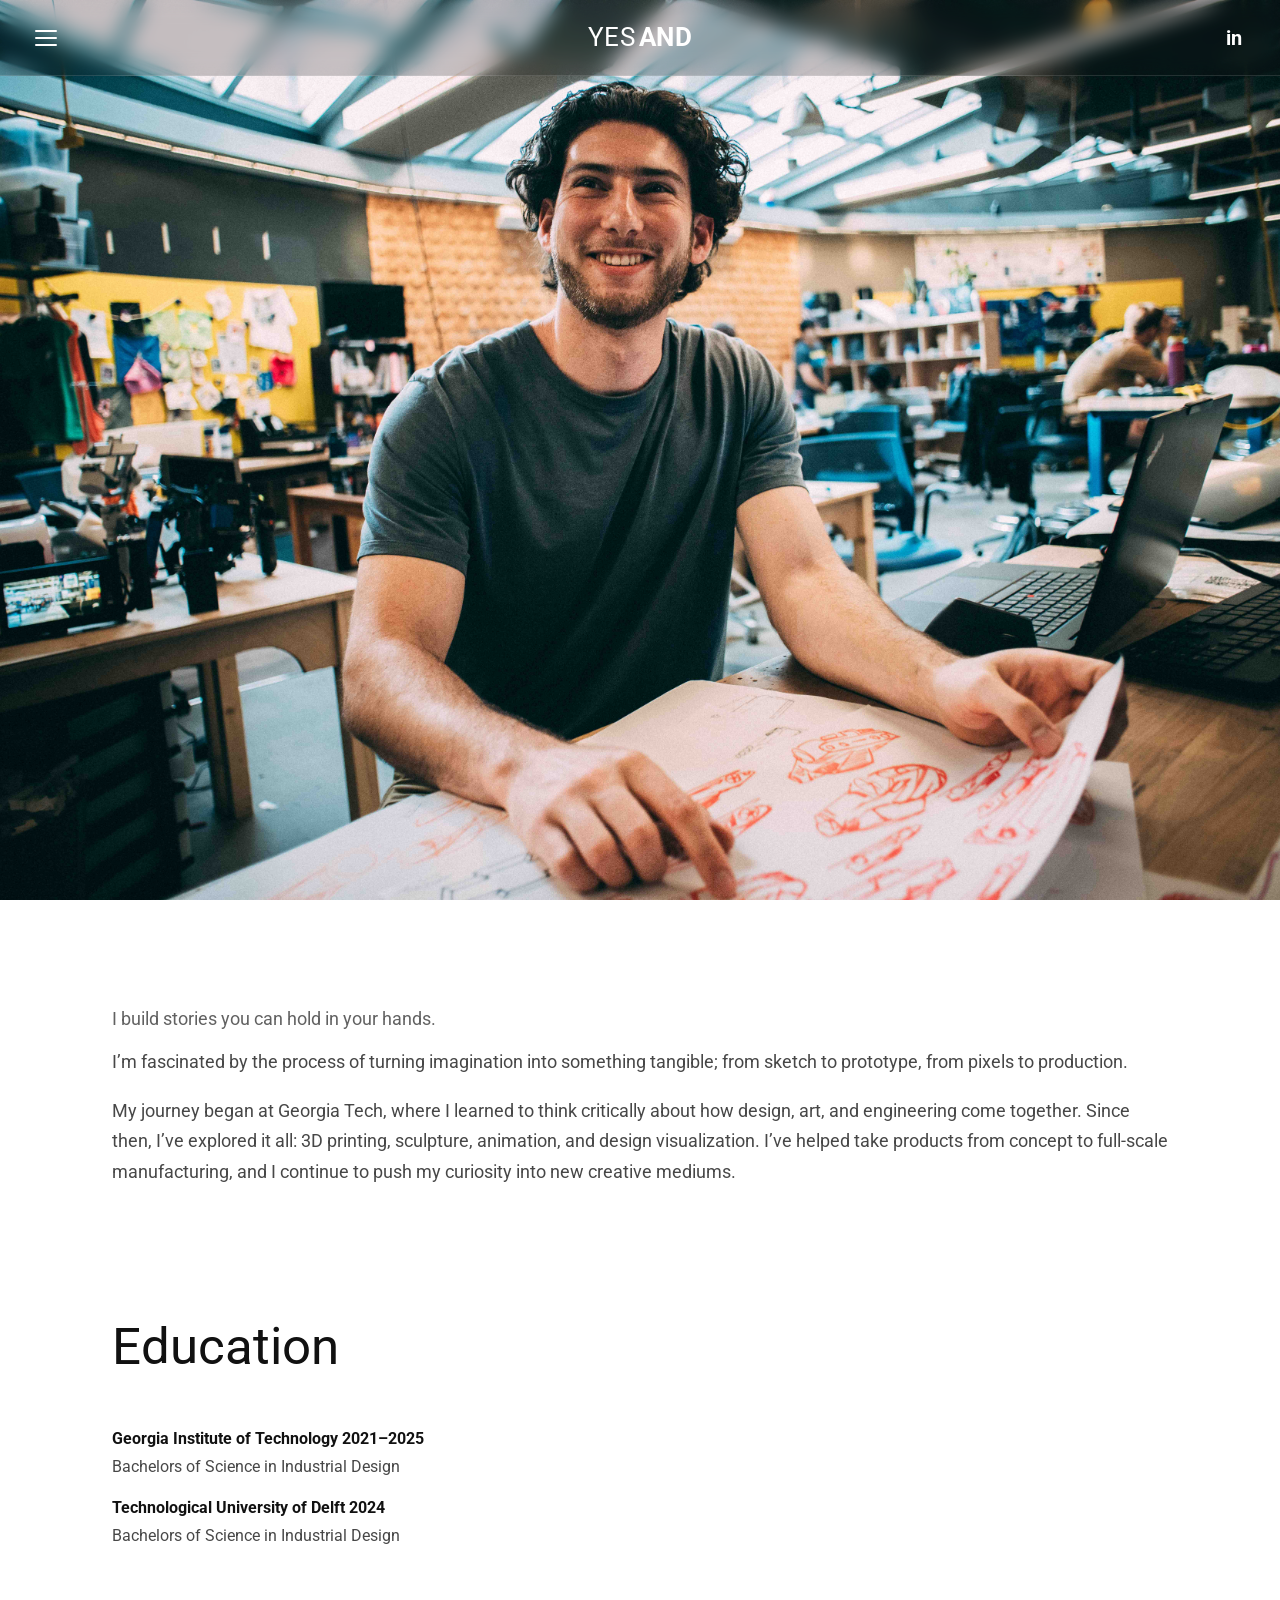
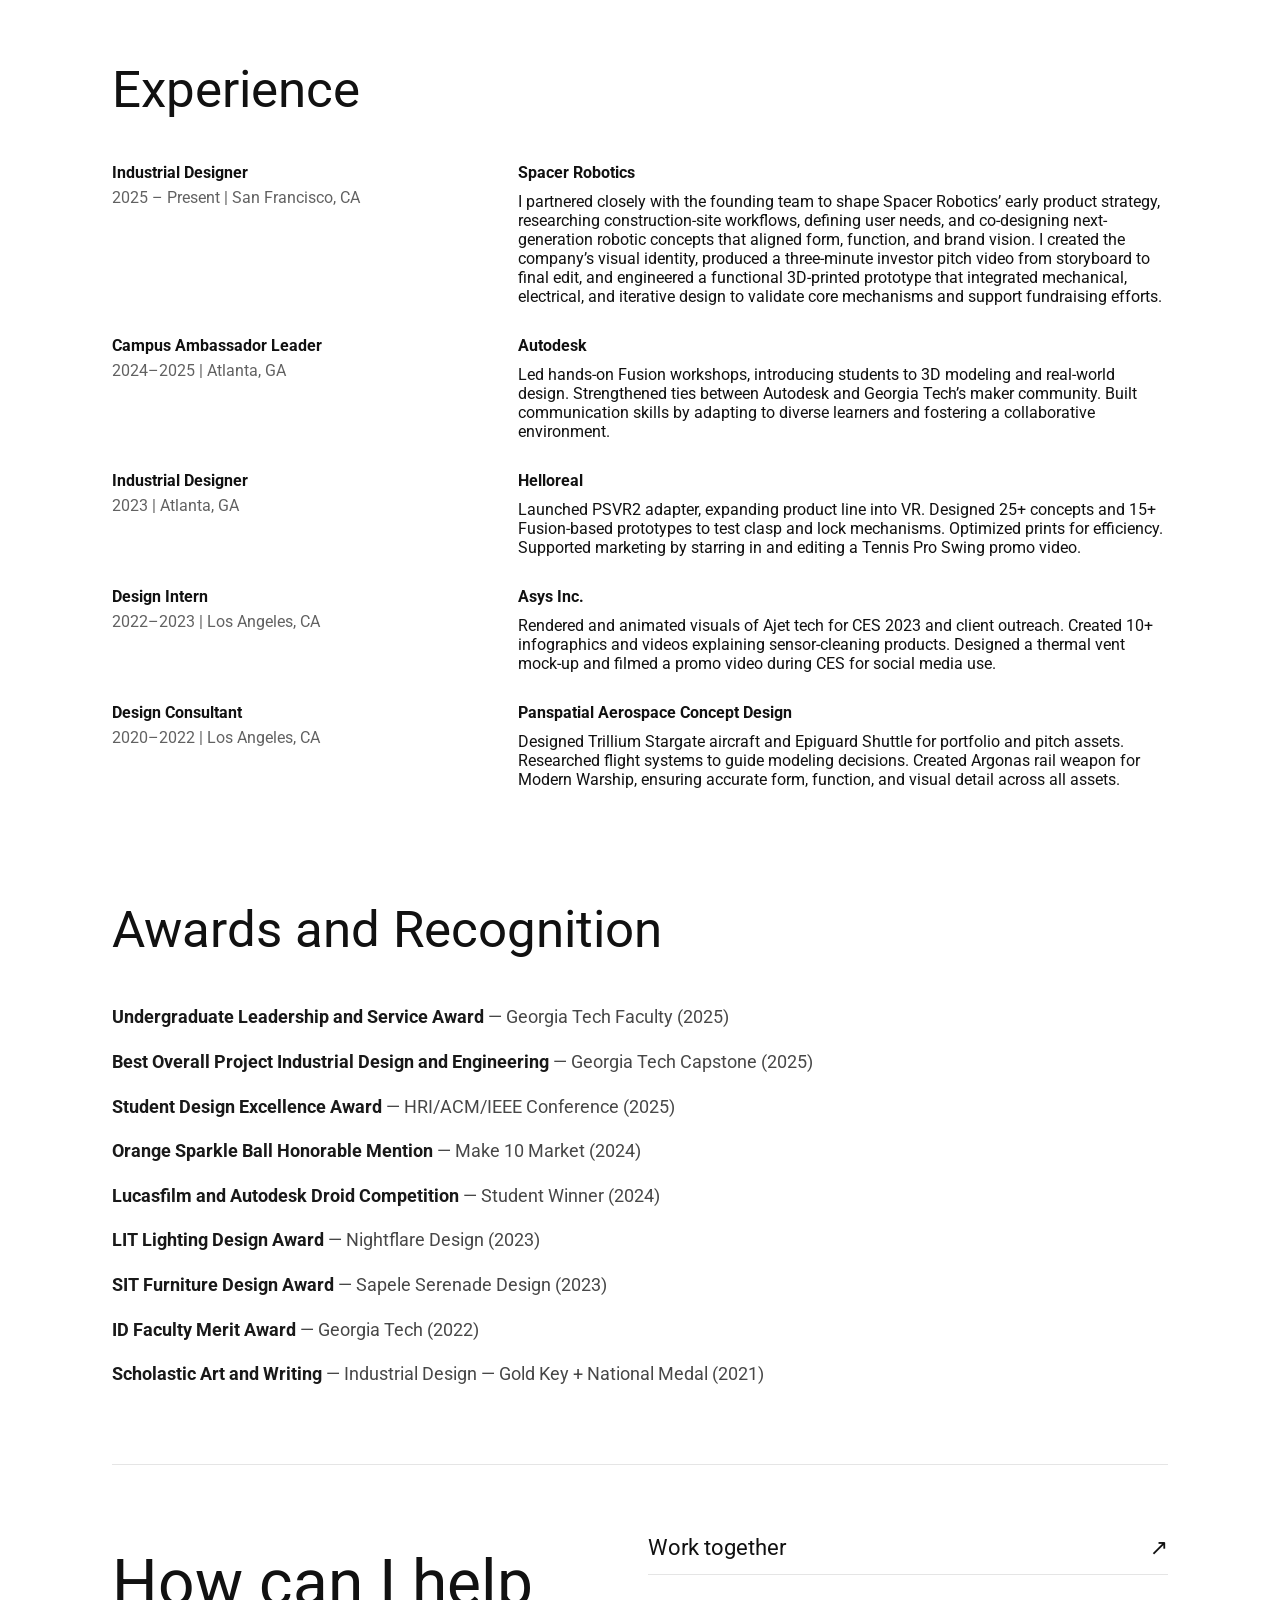
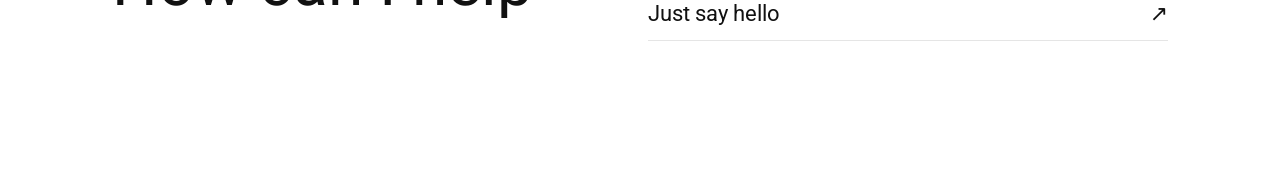
==== commit a828894a: "Update about.html" ====
--- a/about.html
+++ b/about.html
@@ -4,7 +4,7 @@
 <head>
   <meta charset="UTF-8" />
   <meta name="viewport" content="width=device-width,initial-scale=1" />
-  <title>About — Jared Teiger</title>
+  <title>About — YES AND DESIGN STUDIO</title>
 
   <!-- Roboto -->
   <link rel="preconnect" href="https://fonts.googleapis.com">
@@ -25,7 +25,7 @@
       </button>
 
      <a class="brand" href="./index.html" aria-label="Go to home">
-  <span class="brand__first">YES AND</span><span class="brand__last">DESIGN STUDIO</span>
+  <span class="brand__first">YES</span><span class="brand__last">AND</span>
 </a>
 
       <a class="icon-btn linkedin" href="https://www.linkedin.com/in/jared-teiger/" target="_blank" rel="noopener" aria-label="LinkedIn">
